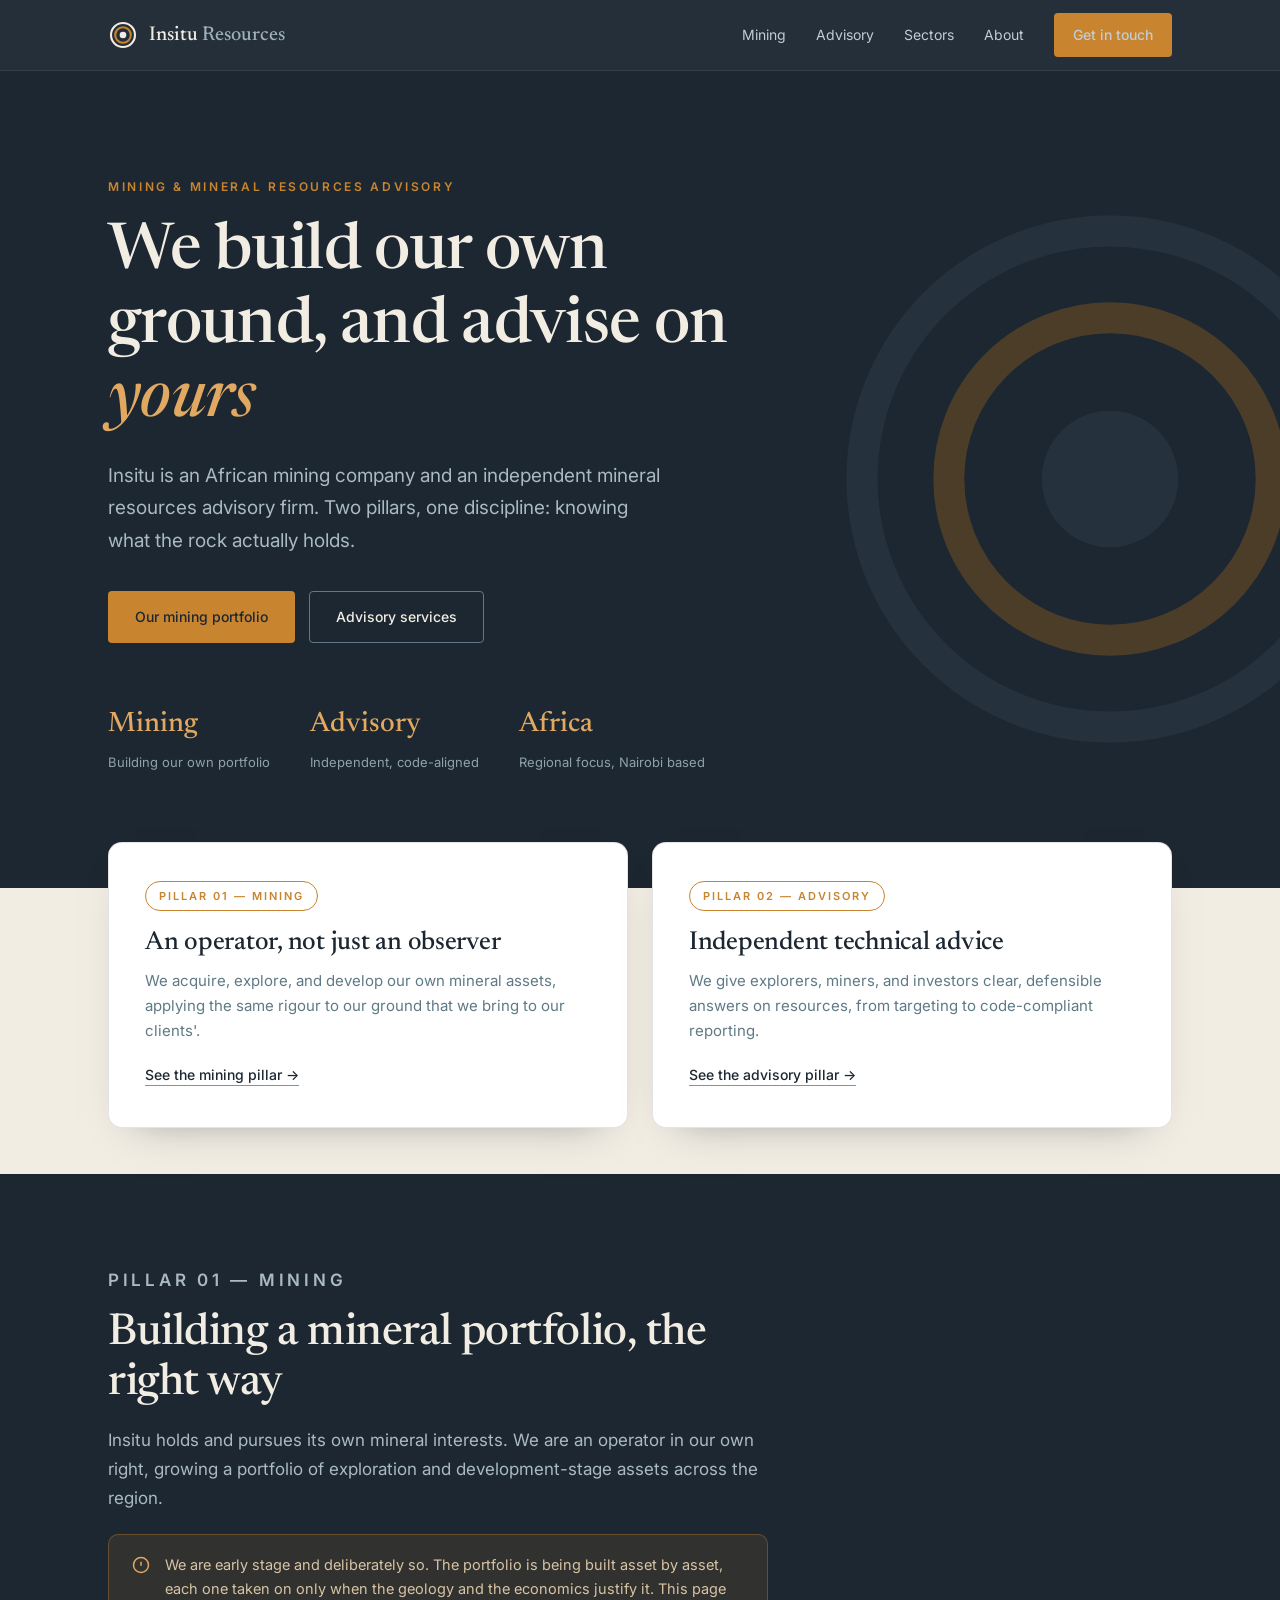
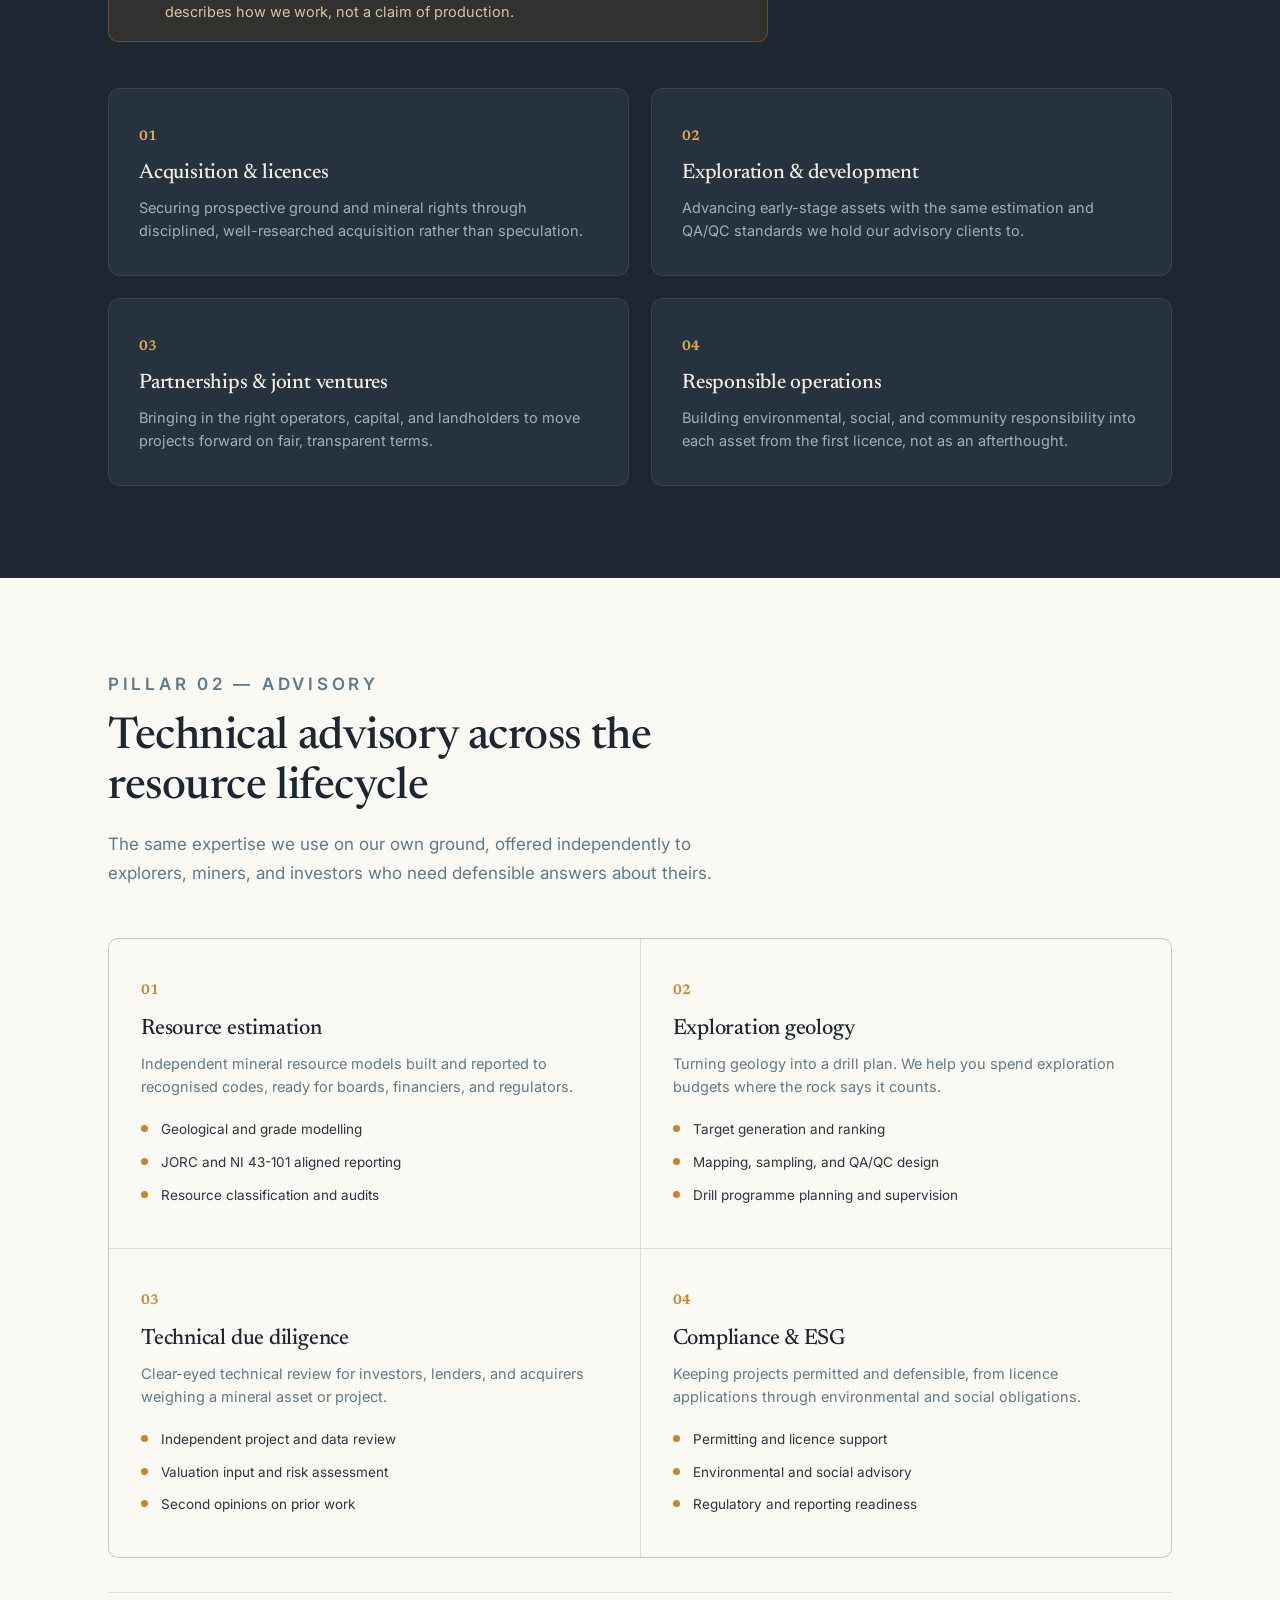
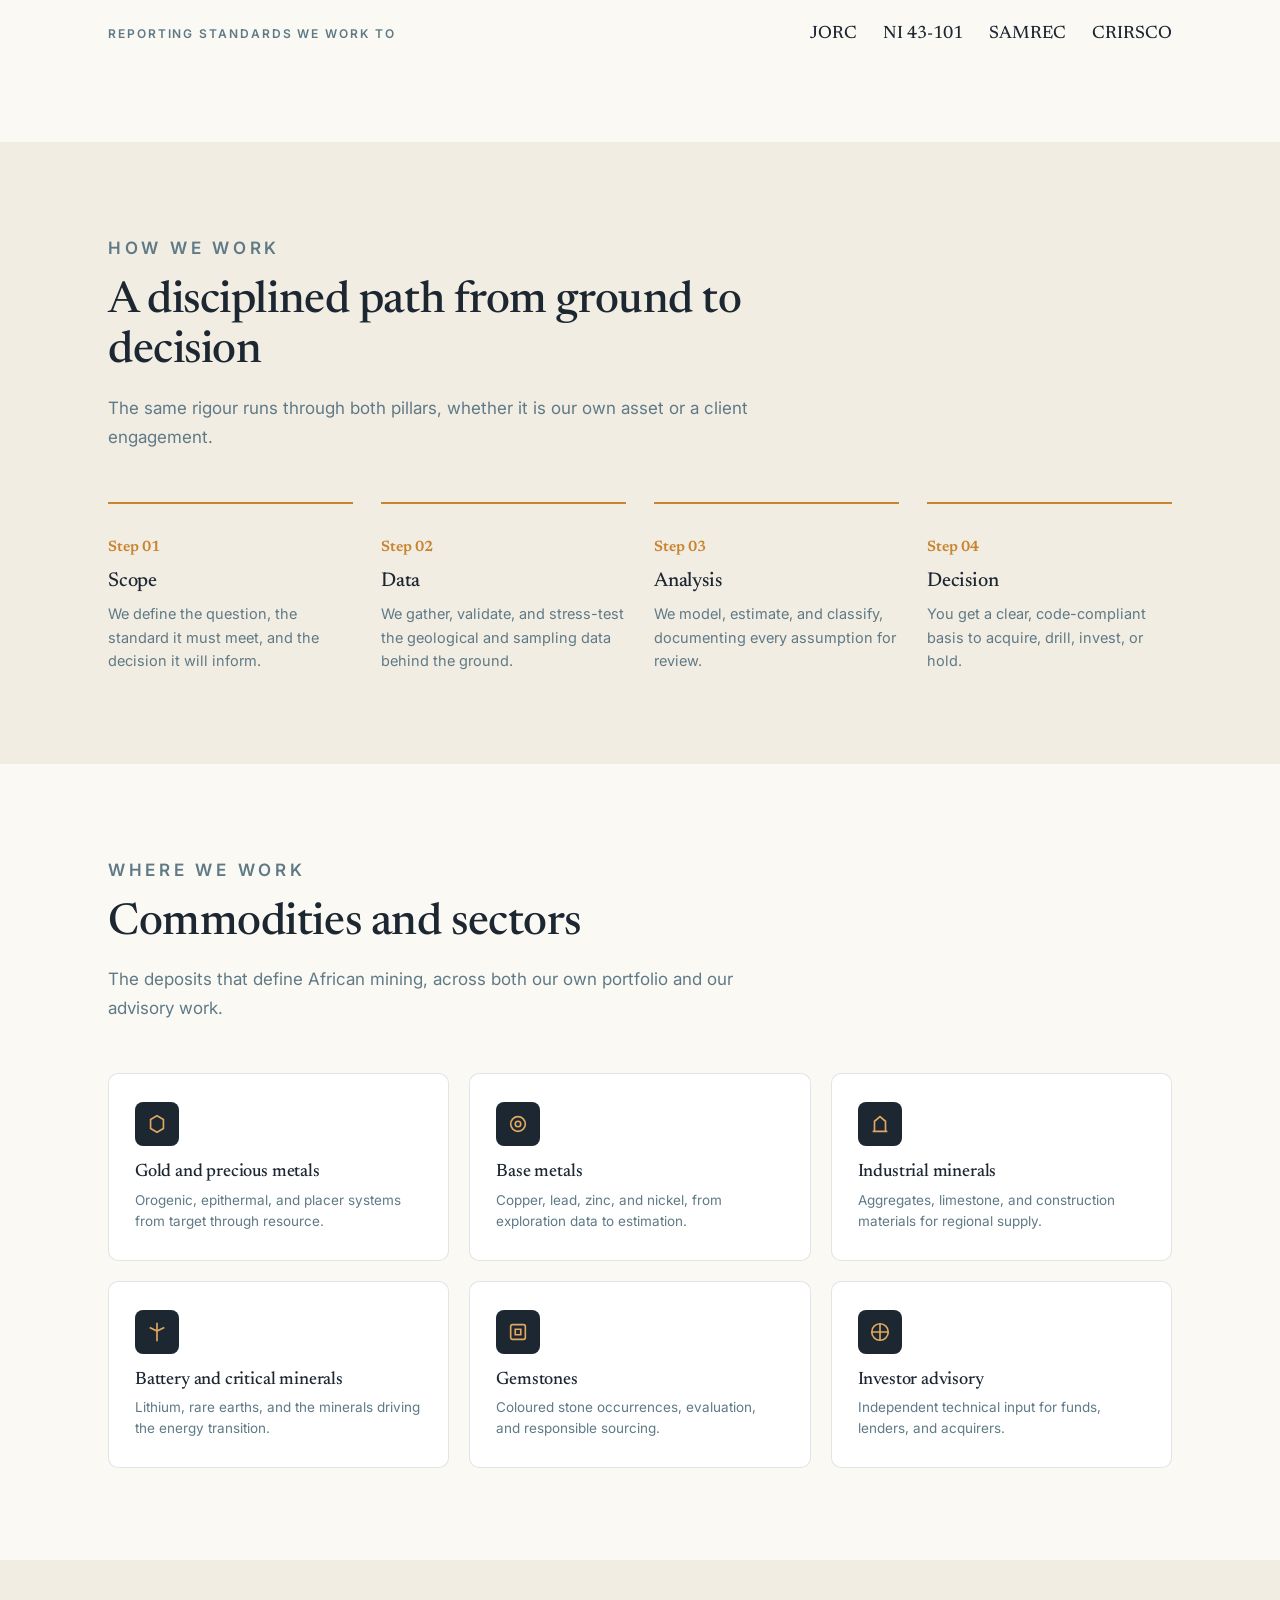
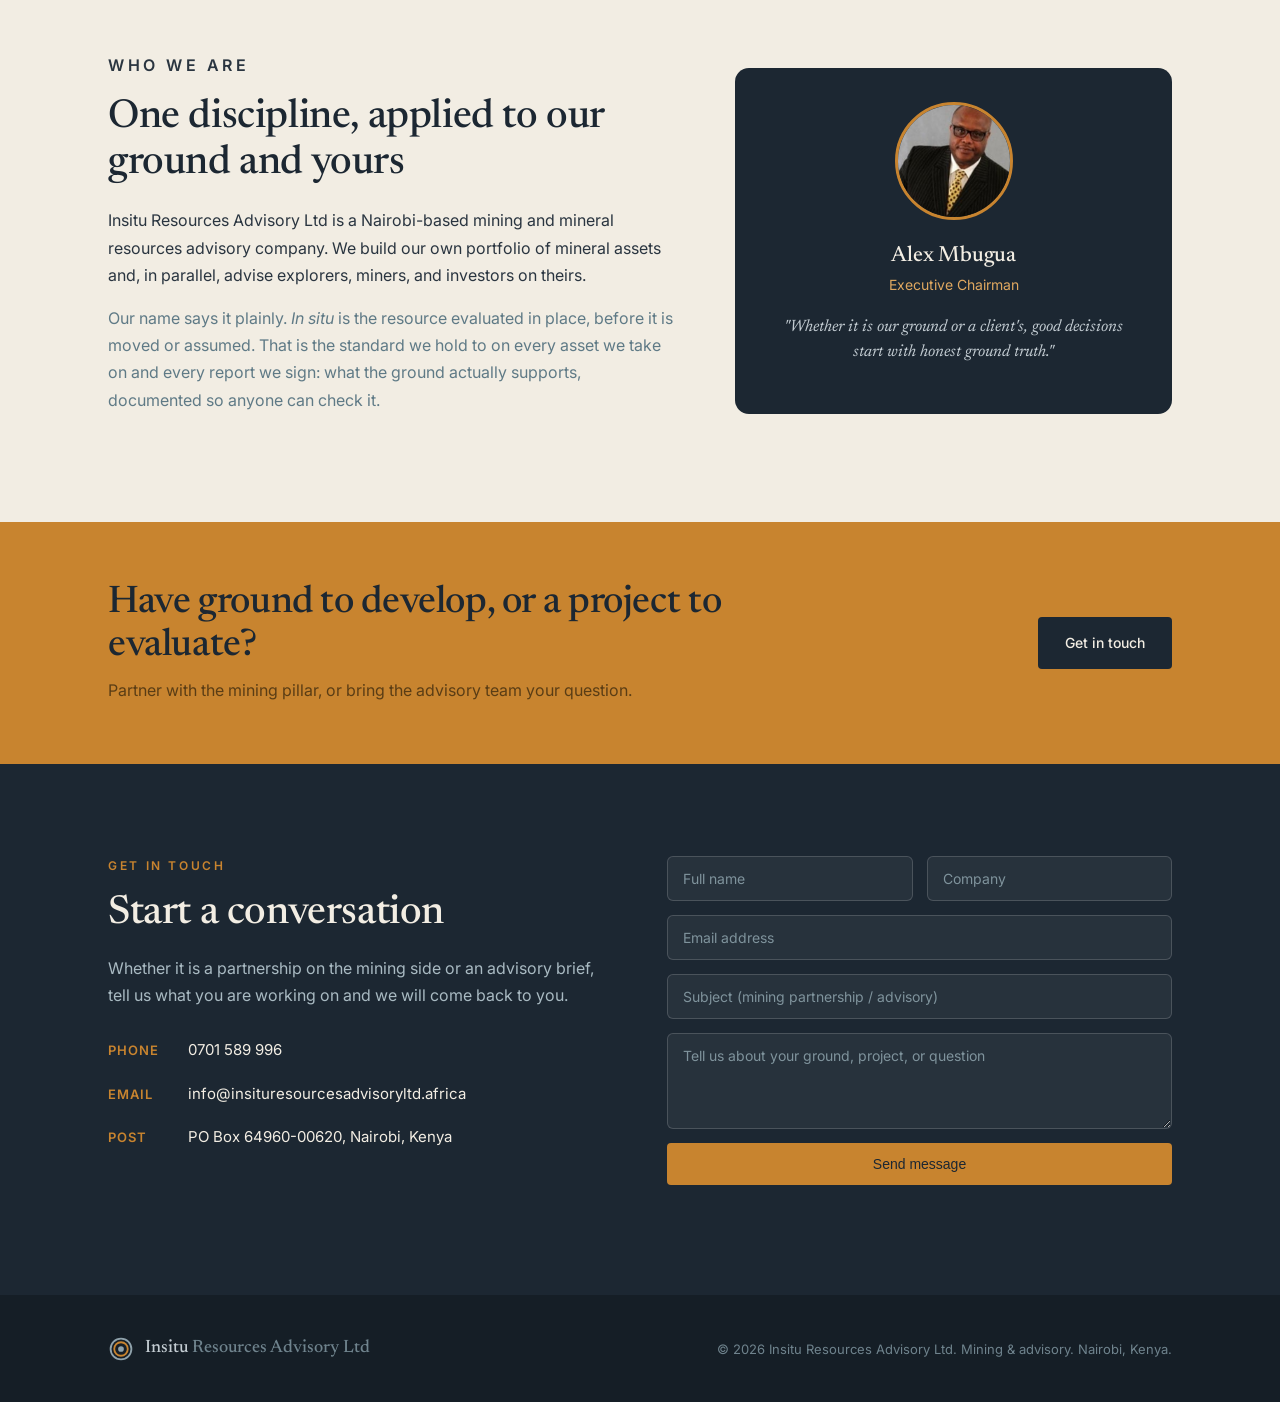
==== index.html @ df234992 "Add Insitu landing page" ====
<!DOCTYPE html>
<html lang="en">
<head>
<meta charset="utf-8">
<meta name="viewport" content="width=device-width, initial-scale=1">
<title>Insitu Resources Advisory Ltd — Mining and mineral resources advisory</title>
<meta name="description" content="An African mining and mineral resources advisory company. We build our own mineral portfolio and advise explorers, miners, and investors on theirs.">
<link rel="preconnect" href="https://fonts.googleapis.com">
<link rel="preconnect" href="https://fonts.gstatic.com" crossorigin>
<link href="https://fonts.googleapis.com/css2?family=Newsreader:opsz,wght@6..72,400;6..72,500;6..72,600&family=Inter:wght@400;500;600&display=swap" rel="stylesheet">
<style>
  :root{
    --slate:#1c2732; --slate-2:#26333f; --copper:#c8842f; --copper-2:#e0a860;
    --steel:#5f7a86; --cream:#f2ede3; --paper:#fbf9f4; --ink:#2a3540;
    --line:rgba(28,39,50,.12);
  }
  *{box-sizing:border-box;margin:0;padding:0}
  html{scroll-behavior:smooth}
  body{font-family:'Inter',system-ui,sans-serif;color:var(--ink);background:var(--paper);line-height:1.7;-webkit-font-smoothing:antialiased}
  h1,h2,h3{font-family:'Newsreader',Georgia,serif;font-weight:500;line-height:1.15;color:var(--slate);letter-spacing:-.01em}
  a{color:inherit;text-decoration:none}
  .wrap{max-width:1120px;margin:0 auto;padding:0 28px}
  .eyebrow{font-size:12px;letter-spacing:.22em;text-transform:uppercase;color:var(--copper);font-weight:600}
  .btn{display:inline-block;padding:13px 26px;border-radius:4px;font-size:14px;font-weight:500;transition:.18s;cursor:pointer;border:1px solid transparent}
  .btn-primary{background:var(--copper);color:var(--slate)}
  .btn-primary:hover{background:var(--copper-2)}
  .btn-ghost{border-color:var(--steel);color:var(--cream)}
  .btn-ghost:hover{background:rgba(255,255,255,.08)}
  .btn-dark{background:var(--slate);color:var(--cream)}
  .btn-dark:hover{background:var(--slate-2)}
  .btn-outline{border-color:var(--slate);color:var(--slate)}
  .btn-outline:hover{background:var(--slate);color:var(--cream)}

  header{position:sticky;top:0;z-index:50;background:rgba(28,39,50,.96);backdrop-filter:blur(8px);border-bottom:1px solid rgba(255,255,255,.08)}
  nav{display:flex;align-items:center;justify-content:space-between;height:70px}
  .brand{display:flex;align-items:center;gap:11px}
  .brand-name{font-family:'Newsreader',serif;font-size:20px;color:var(--cream);font-weight:500}
  .brand-name span{color:#9fb0b8}
  .navlinks{display:flex;align-items:center;gap:30px}
  .navlinks a{font-size:14px;color:#c3ccd2;transition:.15s}
  .navlinks a:hover{color:var(--copper-2)}
  .navtoggle{display:none;background:none;border:0;color:var(--cream);font-size:26px;cursor:pointer}

  .hero{position:relative;background:var(--slate);color:var(--cream);overflow:hidden}
  .hero-rings{position:absolute;right:-140px;top:50%;transform:translateY(-50%);width:620px;height:620px;opacity:.5;pointer-events:none}
  .hero .wrap{position:relative;padding:106px 28px 112px}
  .hero-inner{max-width:700px}
  .hero h1{font-size:clamp(38px,5.4vw,64px);color:var(--cream);margin:20px 0 22px}
  .hero h1 em{font-style:italic;color:var(--copper-2)}
  .hero p.lead{font-size:19px;color:#a9bac2;max-width:560px;margin-bottom:34px}
  .hero-cta{display:flex;gap:14px;flex-wrap:wrap}
  .hero-meta{display:flex;gap:40px;margin-top:58px;flex-wrap:wrap}
  .hero-meta div span{display:block;font-family:'Newsreader',serif;font-size:28px;color:var(--copper-2);font-weight:500}
  .hero-meta div small{font-size:13px;color:#8fa2ab}

  /* pillars overview */
  .pillars{background:var(--cream)}
  .pillars .wrap{padding:0 28px;transform:translateY(-46px)}
  .pill-grid{display:grid;grid-template-columns:1fr 1fr;gap:24px}
  .pill{background:#fff;border:1px solid var(--line);border-radius:14px;padding:38px 36px;box-shadow:0 18px 40px -28px rgba(28,39,50,.5)}
  .pill .tag{display:inline-block;font-size:11px;letter-spacing:.18em;text-transform:uppercase;font-weight:600;color:var(--copper);border:1px solid var(--copper);border-radius:40px;padding:5px 13px;margin-bottom:18px}
  .pill h3{font-size:26px;margin-bottom:10px}
  .pill p{font-size:15px;color:var(--steel);line-height:1.65;margin-bottom:18px}
  .pill a{font-size:14px;color:var(--slate);font-weight:500;border-bottom:1px solid var(--copper);padding-bottom:2px}
  .pill a:hover{color:var(--copper)}
</style>
</head>
<body>

<header>
  <div class="wrap">
    <nav>
      <a class="brand" href="#top" aria-label="Insitu Resources Advisory home">
        <svg width="30" height="30" viewBox="0 0 200 200" aria-hidden="true"><circle cx="100" cy="100" r="80" fill="none" stroke="#f2ede3" stroke-width="14"/><circle cx="100" cy="100" r="52" fill="none" stroke="#c8842f" stroke-width="14"/><circle cx="100" cy="100" r="22" fill="#f2ede3"/></svg>
        <span class="brand-name">Insitu <span>Resources</span></span>
      </a>
      <div class="navlinks" id="navlinks">
        <a href="#mining">Mining</a>
        <a href="#advisory">Advisory</a>
        <a href="#sectors">Sectors</a>
        <a href="#about">About</a>
        <a href="#contact" class="btn btn-primary" style="padding:9px 18px">Get in touch</a>
      </div>
      <button class="navtoggle" aria-label="Menu" onclick="document.getElementById('navlinks').classList.toggle('open')">&#9776;</button>
    </nav>
  </div>
</header>

<section class="hero" id="top">
  <svg class="hero-rings" viewBox="0 0 200 200" aria-hidden="true"><circle cx="100" cy="100" r="80" fill="none" stroke="#2f3e4a" stroke-width="10"/><circle cx="100" cy="100" r="52" fill="none" stroke="#7a5320" stroke-width="10"/><circle cx="100" cy="100" r="22" fill="#2f3e4a"/></svg>
  <div class="wrap">
    <div class="hero-inner">
      <p class="eyebrow">Mining &amp; mineral resources advisory</p>
      <h1>We build our own ground, and advise on <em>yours</em></h1>
      <p class="lead">Insitu is an African mining company and an independent mineral resources advisory firm. Two pillars, one discipline: knowing what the rock actually holds.</p>
      <div class="hero-cta">
        <a href="#mining" class="btn btn-primary">Our mining portfolio</a>
        <a href="#advisory" class="btn btn-ghost">Advisory services</a>
      </div>
      <div class="hero-meta">
        <div><span>Mining</span><small>Building our own portfolio</small></div>
        <div><span>Advisory</span><small>Independent, code-aligned</small></div>
        <div><span>Africa</span><small>Regional focus, Nairobi based</small></div>
      </div>
    </div>
  </div>
</section>

<section class="pillars">
  <div class="wrap">
    <div class="pill-grid">
      <div class="pill">
        <span class="tag">Pillar 01 — Mining</span>
        <h3>An operator, not just an observer</h3>
        <p>We acquire, explore, and develop our own mineral assets, applying the same rigour to our ground that we bring to our clients'.</p>
        <a href="#mining">See the mining pillar &rarr;</a>
      </div>
      <div class="pill">
        <span class="tag">Pillar 02 — Advisory</span>
        <h3>Independent technical advice</h3>
        <p>We give explorers, miners, and investors clear, defensible answers on resources, from targeting to code-compliant reporting.</p>
        <a href="#advisory">See the advisory pillar &rarr;</a>
      </div>
    </div>
  </div>
</section>

<style>
  section.block{padding:92px 0}
  .sec-head{max-width:660px;margin-bottom:50px}
  .sec-head h2{font-size:clamp(30px,4vw,44px);margin:14px 0 16px}
  .sec-head p{font-size:17px;color:var(--steel)}
  .on-dark .sec-head h2{color:var(--cream)}
  .on-dark .sec-head p{color:#a9bac2}

  /* mining pillar */
  .mining{background:var(--slate);color:var(--cream)}
  .mining-note{display:flex;gap:14px;align-items:flex-start;background:rgba(200,132,47,.12);border:1px solid rgba(200,132,47,.35);border-radius:10px;padding:18px 22px;max-width:660px;margin:-28px 0 46px}
  .mining-note svg{flex:none;margin-top:2px}
  .mining-note p{font-size:14.5px;color:#d8c3a4;line-height:1.6}
  .mine-grid{display:grid;grid-template-columns:repeat(2,1fr);gap:22px}
  .mine{background:var(--slate-2);border:1px solid rgba(255,255,255,.08);border-radius:12px;padding:32px 30px}
  .mine .mn{font-family:'Newsreader',serif;color:var(--copper-2);font-size:14px;font-weight:600}
  .mine h3{color:var(--cream);font-size:21px;margin:12px 0 10px}
  .mine p{font-size:14.5px;color:#9fb0b8;line-height:1.62}

  /* advisory pillar */
  .advisory{background:var(--paper)}
  .svc-grid{display:grid;grid-template-columns:repeat(2,1fr);gap:1px;background:var(--line);border:1px solid var(--line);border-radius:10px;overflow:hidden}
  .svc{background:var(--paper);padding:36px 32px;transition:.2s}
  .svc:hover{background:#fff}
  .svc .num{font-family:'Newsreader',serif;font-size:14px;color:var(--copper);font-weight:600}
  .svc h3{font-size:22px;margin:14px 0 9px}
  .svc p{font-size:14.5px;color:var(--steel);line-height:1.62}
  .svc ul{list-style:none;margin-top:14px}
  .svc li{font-size:13.5px;color:var(--ink);padding:5px 0 5px 20px;position:relative}
  .svc li::before{content:"";position:absolute;left:0;top:12px;width:7px;height:7px;border-radius:50%;background:var(--copper)}
  .standards-row{display:flex;align-items:center;gap:30px;flex-wrap:wrap;margin-top:34px;padding-top:26px;border-top:1px solid var(--line)}
  .standards-row p{font-size:12px;letter-spacing:.16em;text-transform:uppercase;color:var(--steel);font-weight:600}
  .standards-row ul{display:flex;gap:26px;flex-wrap:wrap;list-style:none;margin-left:auto}
  .standards-row li{font-family:'Newsreader',serif;font-size:18px;color:var(--slate);font-weight:500}

  /* approach */
  .approach{background:var(--cream)}
  .steps{display:grid;grid-template-columns:repeat(4,1fr);gap:28px}
  .step{padding-top:28px;border-top:2px solid var(--copper)}
  .step .st-num{font-family:'Newsreader',serif;font-size:15px;color:var(--copper);font-weight:600}
  .step h3{font-size:20px;margin:10px 0 9px}
  .step p{font-size:14.5px;color:var(--steel);line-height:1.6}
</style>

<section class="block mining on-dark" id="mining">
  <div class="wrap">
    <div class="sec-head">
      <p class="eyebrow">Pillar 01 — Mining</p>
      <h2>Building a mineral portfolio, the right way</h2>
      <p>Insitu holds and pursues its own mineral interests. We are an operator in our own right, growing a portfolio of exploration and development-stage assets across the region.</p>
    </div>
    <div class="mining-note">
      <svg width="20" height="20" viewBox="0 0 24 24" fill="none" stroke="#e0a860" stroke-width="1.8" aria-hidden="true"><circle cx="12" cy="12" r="9"/><path d="M12 8v5M12 16h.01"/></svg>
      <p>We are early stage and deliberately so. The portfolio is being built asset by asset, each one taken on only when the geology and the economics justify it. This page describes how we work, not a claim of production.</p>
    </div>
    <div class="mine-grid">
      <div class="mine">
        <span class="mn">01</span>
        <h3>Acquisition &amp; licences</h3>
        <p>Securing prospective ground and mineral rights through disciplined, well-researched acquisition rather than speculation.</p>
      </div>
      <div class="mine">
        <span class="mn">02</span>
        <h3>Exploration &amp; development</h3>
        <p>Advancing early-stage assets with the same estimation and QA/QC standards we hold our advisory clients to.</p>
      </div>
      <div class="mine">
        <span class="mn">03</span>
        <h3>Partnerships &amp; joint ventures</h3>
        <p>Bringing in the right operators, capital, and landholders to move projects forward on fair, transparent terms.</p>
      </div>
      <div class="mine">
        <span class="mn">04</span>
        <h3>Responsible operations</h3>
        <p>Building environmental, social, and community responsibility into each asset from the first licence, not as an afterthought.</p>
      </div>
    </div>
  </div>
</section>

<section class="block advisory" id="advisory">
  <div class="wrap">
    <div class="sec-head">
      <p class="eyebrow">Pillar 02 — Advisory</p>
      <h2>Technical advisory across the resource lifecycle</h2>
      <p>The same expertise we use on our own ground, offered independently to explorers, miners, and investors who need defensible answers about theirs.</p>
    </div>
    <div class="svc-grid">
      <div class="svc">
        <span class="num">01</span>
        <h3>Resource estimation</h3>
        <p>Independent mineral resource models built and reported to recognised codes, ready for boards, financiers, and regulators.</p>
        <ul>
          <li>Geological and grade modelling</li>
          <li>JORC and NI 43-101 aligned reporting</li>
          <li>Resource classification and audits</li>
        </ul>
      </div>
      <div class="svc">
        <span class="num">02</span>
        <h3>Exploration geology</h3>
        <p>Turning geology into a drill plan. We help you spend exploration budgets where the rock says it counts.</p>
        <ul>
          <li>Target generation and ranking</li>
          <li>Mapping, sampling, and QA/QC design</li>
          <li>Drill programme planning and supervision</li>
        </ul>
      </div>
      <div class="svc">
        <span class="num">03</span>
        <h3>Technical due diligence</h3>
        <p>Clear-eyed technical review for investors, lenders, and acquirers weighing a mineral asset or project.</p>
        <ul>
          <li>Independent project and data review</li>
          <li>Valuation input and risk assessment</li>
          <li>Second opinions on prior work</li>
        </ul>
      </div>
      <div class="svc">
        <span class="num">04</span>
        <h3>Compliance &amp; ESG</h3>
        <p>Keeping projects permitted and defensible, from licence applications through environmental and social obligations.</p>
        <ul>
          <li>Permitting and licence support</li>
          <li>Environmental and social advisory</li>
          <li>Regulatory and reporting readiness</li>
        </ul>
      </div>
    </div>
    <div class="standards-row">
      <p>Reporting standards we work to</p>
      <ul><li>JORC</li><li>NI&nbsp;43-101</li><li>SAMREC</li><li>CRIRSCO</li></ul>
    </div>
  </div>
</section>

<section class="block approach" id="approach">
  <div class="wrap">
    <div class="sec-head">
      <p class="eyebrow">How we work</p>
      <h2>A disciplined path from ground to decision</h2>
      <p>The same rigour runs through both pillars, whether it is our own asset or a client engagement.</p>
    </div>
    <div class="steps">
      <div class="step"><span class="st-num">Step 01</span><h3>Scope</h3><p>We define the question, the standard it must meet, and the decision it will inform.</p></div>
      <div class="step"><span class="st-num">Step 02</span><h3>Data</h3><p>We gather, validate, and stress-test the geological and sampling data behind the ground.</p></div>
      <div class="step"><span class="st-num">Step 03</span><h3>Analysis</h3><p>We model, estimate, and classify, documenting every assumption for review.</p></div>
      <div class="step"><span class="st-num">Step 04</span><h3>Decision</h3><p>You get a clear, code-compliant basis to acquire, drill, invest, or hold.</p></div>
    </div>
  </div>
</section>

<style>
  .sectors{background:var(--paper)}
  .sec-grid{display:grid;grid-template-columns:repeat(3,1fr);gap:20px}
  .sector{background:#fff;border:1px solid var(--line);border-radius:10px;padding:28px 26px}
  .sector .ic{width:44px;height:44px;border-radius:8px;background:var(--slate);display:flex;align-items:center;justify-content:center;margin-bottom:16px}
  .sector .ic svg{width:22px;height:22px}
  .sector h3{font-size:18px;margin-bottom:7px}
  .sector p{font-size:13.5px;color:var(--steel);line-height:1.55}

  .about{background:var(--cream)}
  .about-grid{display:grid;grid-template-columns:1.3fr 1fr;gap:60px;align-items:center}
  .about h2{font-size:clamp(28px,3.6vw,40px);margin:14px 0 20px}
  .about p{font-size:16px;color:var(--ink);margin-bottom:16px}
  .about .steel{color:var(--steel)}
  .leader{background:var(--slate);border-radius:14px;padding:34px;color:var(--cream);text-align:center}
  .leader img{width:118px;height:118px;border-radius:50%;object-fit:cover;border:3px solid var(--copper);margin-bottom:16px}
  .leader h3{color:var(--cream);font-size:22px}
  .leader .role{color:var(--copper-2);font-size:14px;margin-top:4px}
  .leader .quote{font-family:'Newsreader',serif;font-style:italic;font-size:16.5px;color:#c3ccd2;margin-top:18px;line-height:1.5}

  .cta-band{background:var(--copper)}
  .cta-band .wrap{padding:60px 28px;display:flex;align-items:center;justify-content:space-between;gap:28px;flex-wrap:wrap}
  .cta-band h2{color:var(--slate);font-size:clamp(26px,3.4vw,38px);max-width:640px}
  .cta-band p{color:#5a3d15;margin-top:8px;font-size:16px}

  .contact{background:var(--slate);color:var(--cream)}
  .contact-grid{display:grid;grid-template-columns:1fr 1fr;gap:54px}
  .contact h2{color:var(--cream);font-size:clamp(28px,3.6vw,40px);margin:14px 0 18px}
  .contact .lead{color:#a9bac2;font-size:16px;margin-bottom:28px}
  .cinfo{list-style:none;display:grid;gap:18px}
  .cinfo li{display:flex;gap:14px;align-items:flex-start}
  .cinfo .k{color:var(--copper);font-weight:600;font-size:13px;letter-spacing:.08em;text-transform:uppercase;min-width:66px;padding-top:2px}
  .cinfo .v{color:var(--cream);font-size:15px}
  .cinfo a.v:hover{color:var(--copper-2)}
  form{display:grid;gap:14px}
  .frow{display:grid;grid-template-columns:1fr 1fr;gap:14px}
  input,textarea{width:100%;background:rgba(255,255,255,.05);border:1px solid rgba(255,255,255,.16);border-radius:6px;padding:13px 15px;color:var(--cream);font-family:inherit;font-size:14px}
  input::placeholder,textarea::placeholder{color:#7f939c}
  input:focus,textarea:focus{outline:none;border-color:var(--copper)}
  form .btn-primary{border:0}

  footer{background:#151e26;color:#8fa2ab;padding:38px 0}
  footer .wrap{display:flex;justify-content:space-between;align-items:center;gap:20px;flex-wrap:wrap}
  footer .brand-name{font-size:18px}
  footer small{font-size:13px;color:#6f838d}

  @media(max-width:820px){
    .pill-grid,.mine-grid,.svc-grid,.steps,.sec-grid,.about-grid,.contact-grid,.frow{grid-template-columns:1fr}
    .pillars .wrap{transform:translateY(-30px)}
    .navlinks{display:none;position:absolute;top:70px;left:0;right:0;flex-direction:column;background:var(--slate);padding:20px 28px;gap:16px;border-bottom:1px solid rgba(255,255,255,.1)}
    .navlinks.open{display:flex}
    .navtoggle{display:block}
    .standards-row ul{margin-left:0}
    .hero-rings{opacity:.25;right:-220px}
  }
</style>

<section class="block sectors" id="sectors">
  <div class="wrap">
    <div class="sec-head">
      <p class="eyebrow">Where we work</p>
      <h2>Commodities and sectors</h2>
      <p>The deposits that define African mining, across both our own portfolio and our advisory work.</p>
    </div>
    <div class="sec-grid">
      <div class="sector"><div class="ic"><svg viewBox="0 0 24 24" fill="none" stroke="#e0a860" stroke-width="1.8"><path d="M12 3l7 4v10l-7 4-7-4V7z"/></svg></div><h3>Gold and precious metals</h3><p>Orogenic, epithermal, and placer systems from target through resource.</p></div>
      <div class="sector"><div class="ic"><svg viewBox="0 0 24 24" fill="none" stroke="#e0a860" stroke-width="1.8"><circle cx="12" cy="12" r="8"/><circle cx="12" cy="12" r="3"/></svg></div><h3>Base metals</h3><p>Copper, lead, zinc, and nickel, from exploration data to estimation.</p></div>
      <div class="sector"><div class="ic"><svg viewBox="0 0 24 24" fill="none" stroke="#e0a860" stroke-width="1.8"><path d="M4 20h16M6 20V9l6-5 6 5v11"/></svg></div><h3>Industrial minerals</h3><p>Aggregates, limestone, and construction materials for regional supply.</p></div>
      <div class="sector"><div class="ic"><svg viewBox="0 0 24 24" fill="none" stroke="#e0a860" stroke-width="1.8"><path d="M12 2v20M4 7l8 4 8-4"/></svg></div><h3>Battery and critical minerals</h3><p>Lithium, rare earths, and the minerals driving the energy transition.</p></div>
      <div class="sector"><div class="ic"><svg viewBox="0 0 24 24" fill="none" stroke="#e0a860" stroke-width="1.8"><rect x="4" y="4" width="16" height="16" rx="2"/><path d="M9 9h6v6H9z"/></svg></div><h3>Gemstones</h3><p>Coloured stone occurrences, evaluation, and responsible sourcing.</p></div>
      <div class="sector"><div class="ic"><svg viewBox="0 0 24 24" fill="none" stroke="#e0a860" stroke-width="1.8"><path d="M3 12h18M12 3v18"/><circle cx="12" cy="12" r="9"/></svg></div><h3>Investor advisory</h3><p>Independent technical input for funds, lenders, and acquirers.</p></div>
    </div>
  </div>
</section>

<section class="block about" id="about">
  <div class="wrap">
    <div class="about-grid">
      <div>
        <p class="eyebrow">Who we are</p>
        <h2>One discipline, applied to our ground and yours</h2>
        <p>Insitu Resources Advisory Ltd is a Nairobi-based mining and mineral resources advisory company. We build our own portfolio of mineral assets and, in parallel, advise explorers, miners, and investors on theirs.</p>
        <p class="steel">Our name says it plainly. <em>In situ</em> is the resource evaluated in place, before it is moved or assumed. That is the standard we hold to on every asset we take on and every report we sign: what the ground actually supports, documented so anyone can check it.</p>
      </div>
      <div class="leader">
        <img src="[data-uri]" alt="Alex Mbugua, Executive Chairman">
        <h3>Alex Mbugua</h3>
        <div class="role">Executive Chairman</div>
        <p class="quote">"Whether it is our ground or a client's, good decisions start with honest ground truth."</p>
      </div>
    </div>
  </div>
</section>

<section class="cta-band">
  <div class="wrap">
    <div>
      <h2>Have ground to develop, or a project to evaluate?</h2>
      <p>Partner with the mining pillar, or bring the advisory team your question.</p>
    </div>
    <a href="#contact" class="btn btn-dark">Get in touch</a>
  </div>
</section>

<section class="block contact" id="contact">
  <div class="wrap">
    <div class="contact-grid">
      <div>
        <p class="eyebrow">Get in touch</p>
        <h2>Start a conversation</h2>
        <p class="lead">Whether it is a partnership on the mining side or an advisory brief, tell us what you are working on and we will come back to you.</p>
        <ul class="cinfo">
          <li><span class="k">Phone</span><a class="v" href="tel:+254701589996">0701 589 996</a></li>
          <li><span class="k">Email</span><a class="v" href="mailto:info@insituresourcesadvisoryltd.africa">info@insituresourcesadvisoryltd.africa</a></li>
          <li><span class="k">Post</span><span class="v">PO Box 64960-00620, Nairobi, Kenya</span></li>
        </ul>
      </div>
      <div>
        <form onsubmit="event.preventDefault();this.querySelector('.note').textContent='Thanks. This is a demo form. Connect it to your inbox or a form service to receive messages.';">
          <div class="frow">
            <input type="text" placeholder="Full name" required>
            <input type="text" placeholder="Company">
          </div>
          <input type="email" placeholder="Email address" required>
          <input type="text" placeholder="Subject (mining partnership / advisory)">
          <textarea rows="4" placeholder="Tell us about your ground, project, or question"></textarea>
          <button type="submit" class="btn btn-primary">Send message</button>
          <p class="note" style="font-size:13px;color:#9fb0b8;margin-top:4px"></p>
        </form>
      </div>
    </div>
  </div>
</section>

<footer>
  <div class="wrap">
    <div class="brand">
      <svg width="26" height="26" viewBox="0 0 200 200" aria-hidden="true"><circle cx="100" cy="100" r="80" fill="none" stroke="#8fa2ab" stroke-width="14"/><circle cx="100" cy="100" r="52" fill="none" stroke="#c8842f" stroke-width="14"/><circle cx="100" cy="100" r="22" fill="#8fa2ab"/></svg>
      <span class="brand-name" style="color:#c3ccd2">Insitu <span style="color:#6f838d">Resources Advisory Ltd</span></span>
    </div>
    <small>&copy; 2026 Insitu Resources Advisory Ltd. Mining &amp; advisory. Nairobi, Kenya.</small>
  </div>
</footer>

</body>
</html>
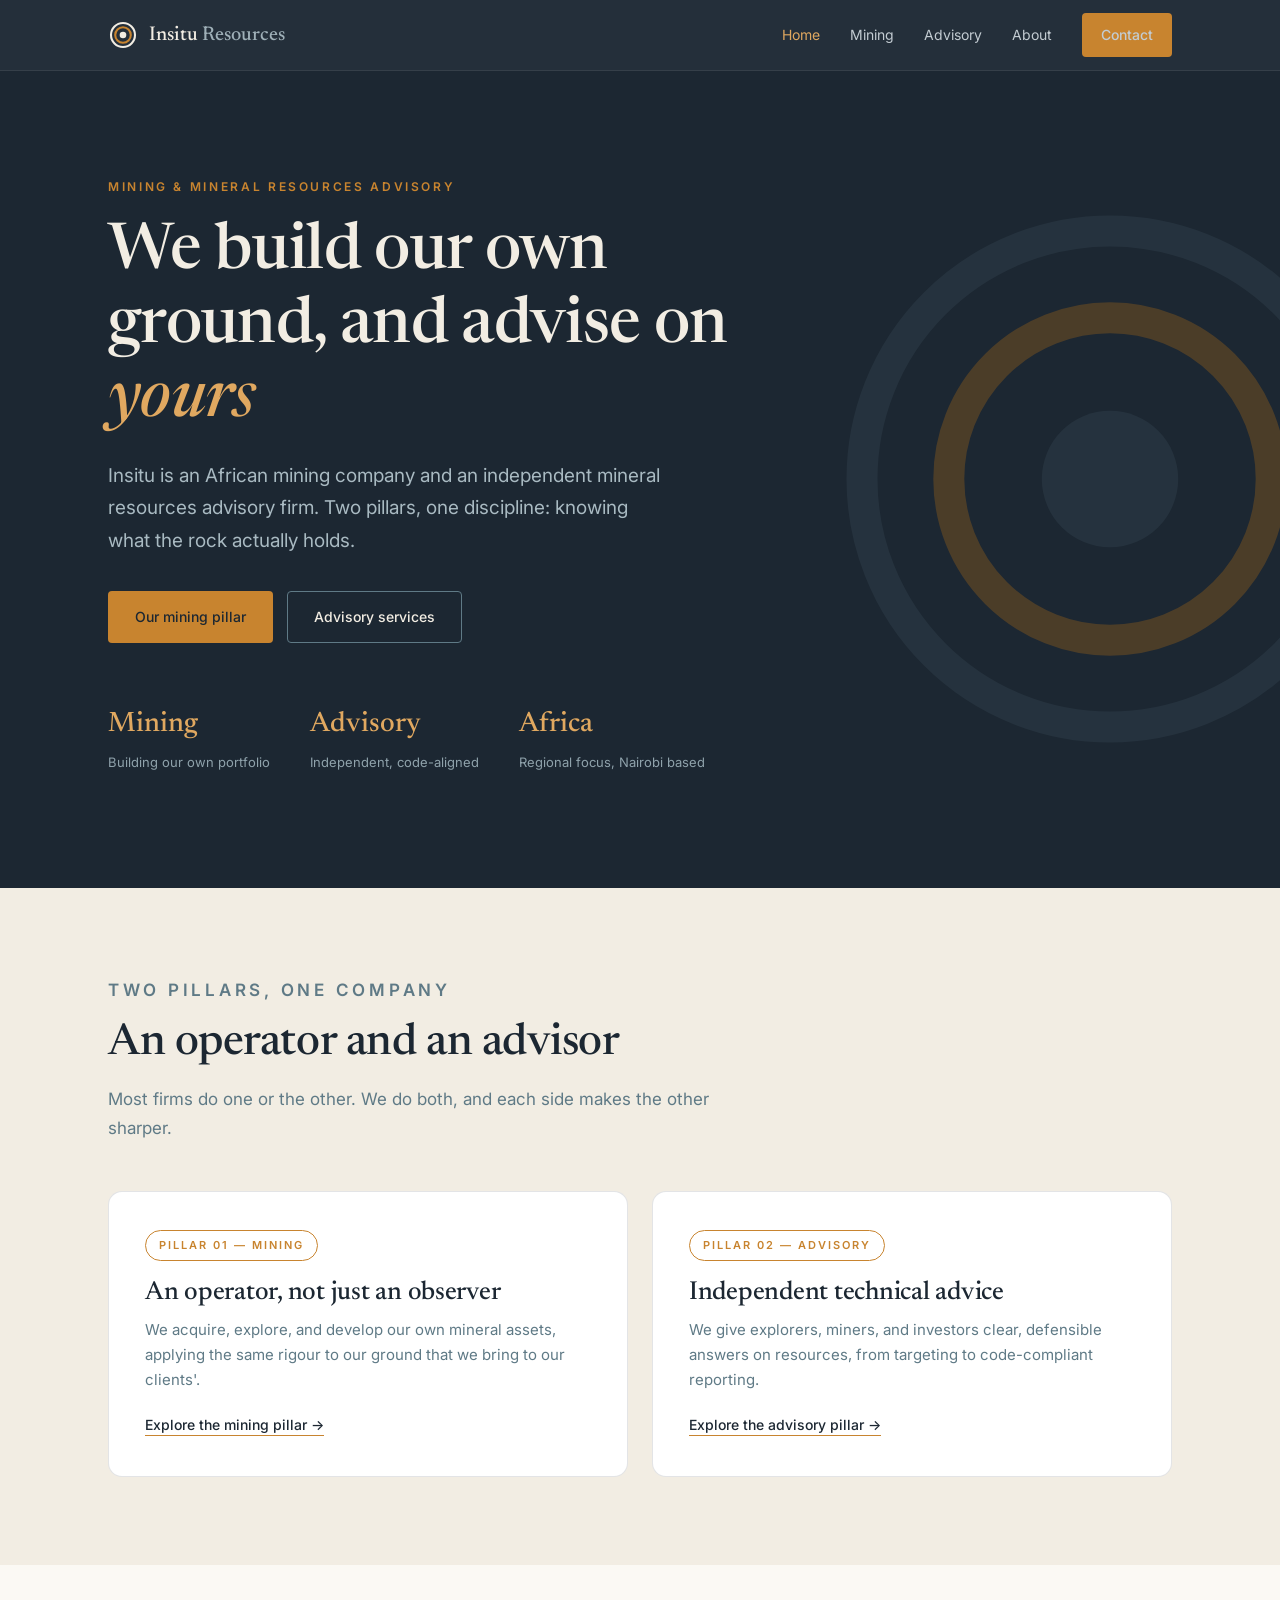
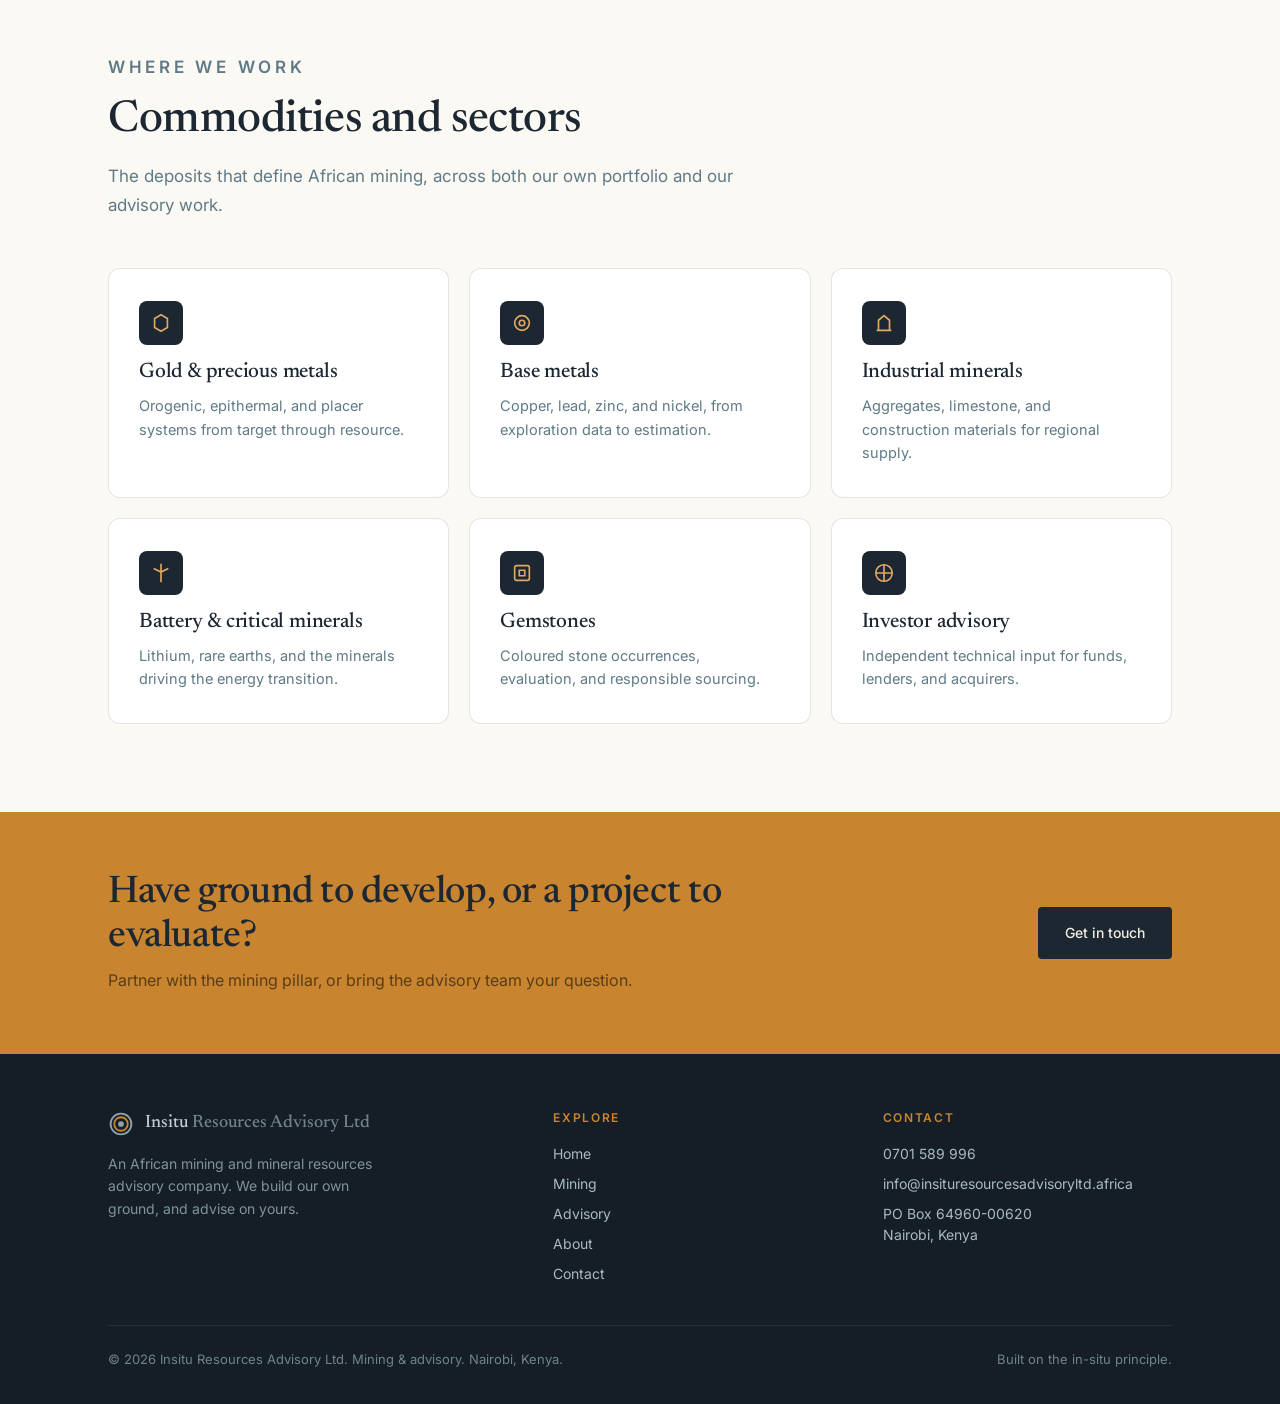
==== commit b5901c34: "Replace single-page landing site with multi-page site" ====
--- a/index.html
+++ b/index.html
@@ -3,90 +3,33 @@
 <head>
 <meta charset="utf-8">
 <meta name="viewport" content="width=device-width, initial-scale=1">
-<title>Insitu Resources Advisory Ltd — Mining and mineral resources advisory</title>
+<title>Insitu Resources Advisory Ltd — Mining &amp; mineral resources advisory</title>
 <meta name="description" content="An African mining and mineral resources advisory company. We build our own mineral portfolio and advise explorers, miners, and investors on theirs.">
-<link rel="preconnect" href="https://fonts.googleapis.com">
-<link rel="preconnect" href="https://fonts.gstatic.com" crossorigin>
-<link href="https://fonts.googleapis.com/css2?family=Newsreader:opsz,wght@6..72,400;6..72,500;6..72,600&family=Inter:wght@400;500;600&display=swap" rel="stylesheet">
-<style>
-  :root{
-    --slate:#1c2732; --slate-2:#26333f; --copper:#c8842f; --copper-2:#e0a860;
-    --steel:#5f7a86; --cream:#f2ede3; --paper:#fbf9f4; --ink:#2a3540;
-    --line:rgba(28,39,50,.12);
-  }
-  *{box-sizing:border-box;margin:0;padding:0}
-  html{scroll-behavior:smooth}
-  body{font-family:'Inter',system-ui,sans-serif;color:var(--ink);background:var(--paper);line-height:1.7;-webkit-font-smoothing:antialiased}
-  h1,h2,h3{font-family:'Newsreader',Georgia,serif;font-weight:500;line-height:1.15;color:var(--slate);letter-spacing:-.01em}
-  a{color:inherit;text-decoration:none}
-  .wrap{max-width:1120px;margin:0 auto;padding:0 28px}
-  .eyebrow{font-size:12px;letter-spacing:.22em;text-transform:uppercase;color:var(--copper);font-weight:600}
-  .btn{display:inline-block;padding:13px 26px;border-radius:4px;font-size:14px;font-weight:500;transition:.18s;cursor:pointer;border:1px solid transparent}
-  .btn-primary{background:var(--copper);color:var(--slate)}
-  .btn-primary:hover{background:var(--copper-2)}
-  .btn-ghost{border-color:var(--steel);color:var(--cream)}
-  .btn-ghost:hover{background:rgba(255,255,255,.08)}
-  .btn-dark{background:var(--slate);color:var(--cream)}
-  .btn-dark:hover{background:var(--slate-2)}
-  .btn-outline{border-color:var(--slate);color:var(--slate)}
-  .btn-outline:hover{background:var(--slate);color:var(--cream)}
-
-  header{position:sticky;top:0;z-index:50;background:rgba(28,39,50,.96);backdrop-filter:blur(8px);border-bottom:1px solid rgba(255,255,255,.08)}
-  nav{display:flex;align-items:center;justify-content:space-between;height:70px}
-  .brand{display:flex;align-items:center;gap:11px}
-  .brand-name{font-family:'Newsreader',serif;font-size:20px;color:var(--cream);font-weight:500}
-  .brand-name span{color:#9fb0b8}
-  .navlinks{display:flex;align-items:center;gap:30px}
-  .navlinks a{font-size:14px;color:#c3ccd2;transition:.15s}
-  .navlinks a:hover{color:var(--copper-2)}
-  .navtoggle{display:none;background:none;border:0;color:var(--cream);font-size:26px;cursor:pointer}
-
-  .hero{position:relative;background:var(--slate);color:var(--cream);overflow:hidden}
-  .hero-rings{position:absolute;right:-140px;top:50%;transform:translateY(-50%);width:620px;height:620px;opacity:.5;pointer-events:none}
-  .hero .wrap{position:relative;padding:106px 28px 112px}
-  .hero-inner{max-width:700px}
-  .hero h1{font-size:clamp(38px,5.4vw,64px);color:var(--cream);margin:20px 0 22px}
-  .hero h1 em{font-style:italic;color:var(--copper-2)}
-  .hero p.lead{font-size:19px;color:#a9bac2;max-width:560px;margin-bottom:34px}
-  .hero-cta{display:flex;gap:14px;flex-wrap:wrap}
-  .hero-meta{display:flex;gap:40px;margin-top:58px;flex-wrap:wrap}
-  .hero-meta div span{display:block;font-family:'Newsreader',serif;font-size:28px;color:var(--copper-2);font-weight:500}
-  .hero-meta div small{font-size:13px;color:#8fa2ab}
-
-  /* pillars overview */
-  .pillars{background:var(--cream)}
-  .pillars .wrap{padding:0 28px;transform:translateY(-46px)}
-  .pill-grid{display:grid;grid-template-columns:1fr 1fr;gap:24px}
-  .pill{background:#fff;border:1px solid var(--line);border-radius:14px;padding:38px 36px;box-shadow:0 18px 40px -28px rgba(28,39,50,.5)}
-  .pill .tag{display:inline-block;font-size:11px;letter-spacing:.18em;text-transform:uppercase;font-weight:600;color:var(--copper);border:1px solid var(--copper);border-radius:40px;padding:5px 13px;margin-bottom:18px}
-  .pill h3{font-size:26px;margin-bottom:10px}
-  .pill p{font-size:15px;color:var(--steel);line-height:1.65;margin-bottom:18px}
-  .pill a{font-size:14px;color:var(--slate);font-weight:500;border-bottom:1px solid var(--copper);padding-bottom:2px}
-  .pill a:hover{color:var(--copper)}
-</style>
+<link rel="icon" href="favicon.ico" sizes="any">
+<link rel="icon" type="image/png" href="favicon.png">
+<link rel="apple-touch-icon" href="apple-touch-icon.png">
+<link rel="stylesheet" href="styles.css">
 </head>
 <body>
-
 <header>
   <div class="wrap">
     <nav>
-      <a class="brand" href="#top" aria-label="Insitu Resources Advisory home">
+      <a class="brand" href="index.html" aria-label="Insitu Resources Advisory home">
         <svg width="30" height="30" viewBox="0 0 200 200" aria-hidden="true"><circle cx="100" cy="100" r="80" fill="none" stroke="#f2ede3" stroke-width="14"/><circle cx="100" cy="100" r="52" fill="none" stroke="#c8842f" stroke-width="14"/><circle cx="100" cy="100" r="22" fill="#f2ede3"/></svg>
         <span class="brand-name">Insitu <span>Resources</span></span>
       </a>
       <div class="navlinks" id="navlinks">
-        <a href="#mining">Mining</a>
-        <a href="#advisory">Advisory</a>
-        <a href="#sectors">Sectors</a>
-        <a href="#about">About</a>
-        <a href="#contact" class="btn btn-primary" style="padding:9px 18px">Get in touch</a>
+        <a href="index.html" class="active">Home</a>
+        <a href="mining.html">Mining</a>
+        <a href="advisory.html">Advisory</a>
+        <a href="about.html">About</a>
+        <a href="contact.html" class="btn btn-primary" style="padding:9px 18px">Contact</a>
       </div>
       <button class="navtoggle" aria-label="Menu" onclick="document.getElementById('navlinks').classList.toggle('open')">&#9776;</button>
     </nav>
   </div>
 </header>
-
-<section class="hero" id="top">
+<section class="hero">
   <svg class="hero-rings" viewBox="0 0 200 200" aria-hidden="true"><circle cx="100" cy="100" r="80" fill="none" stroke="#2f3e4a" stroke-width="10"/><circle cx="100" cy="100" r="52" fill="none" stroke="#7a5320" stroke-width="10"/><circle cx="100" cy="100" r="22" fill="#2f3e4a"/></svg>
   <div class="wrap">
     <div class="hero-inner">
@@ -94,8 +37,8 @@
       <h1>We build our own ground, and advise on <em>yours</em></h1>
       <p class="lead">Insitu is an African mining company and an independent mineral resources advisory firm. Two pillars, one discipline: knowing what the rock actually holds.</p>
       <div class="hero-cta">
-        <a href="#mining" class="btn btn-primary">Our mining portfolio</a>
-        <a href="#advisory" class="btn btn-ghost">Advisory services</a>
+        <a href="mining.html" class="btn btn-primary">Our mining pillar</a>
+        <a href="advisory.html" class="btn btn-ghost">Advisory services</a>
       </div>
       <div class="hero-meta">
         <div><span>Mining</span><small>Building our own portfolio</small></div>
@@ -106,266 +49,61 @@
   </div>
 </section>
 
-<section class="pillars">
+<section class="block on-cream">
   <div class="wrap">
+    <div class="sec-head">
+      <p class="eyebrow">Two pillars, one company</p>
+      <h2>An operator and an advisor</h2>
+      <p>Most firms do one or the other. We do both, and each side makes the other sharper.</p>
+    </div>
     <div class="pill-grid">
       <div class="pill">
         <span class="tag">Pillar 01 — Mining</span>
         <h3>An operator, not just an observer</h3>
         <p>We acquire, explore, and develop our own mineral assets, applying the same rigour to our ground that we bring to our clients'.</p>
-        <a href="#mining">See the mining pillar &rarr;</a>
+        <a class="more" href="mining.html">Explore the mining pillar &rarr;</a>
       </div>
       <div class="pill">
         <span class="tag">Pillar 02 — Advisory</span>
         <h3>Independent technical advice</h3>
         <p>We give explorers, miners, and investors clear, defensible answers on resources, from targeting to code-compliant reporting.</p>
-        <a href="#advisory">See the advisory pillar &rarr;</a>
+        <a class="more" href="advisory.html">Explore the advisory pillar &rarr;</a>
       </div>
     </div>
   </div>
 </section>
 
-<style>
-  section.block{padding:92px 0}
-  .sec-head{max-width:660px;margin-bottom:50px}
-  .sec-head h2{font-size:clamp(30px,4vw,44px);margin:14px 0 16px}
-  .sec-head p{font-size:17px;color:var(--steel)}
-  .on-dark .sec-head h2{color:var(--cream)}
-  .on-dark .sec-head p{color:#a9bac2}
-
-  /* mining pillar */
-  .mining{background:var(--slate);color:var(--cream)}
-  .mining-note{display:flex;gap:14px;align-items:flex-start;background:rgba(200,132,47,.12);border:1px solid rgba(200,132,47,.35);border-radius:10px;padding:18px 22px;max-width:660px;margin:-28px 0 46px}
-  .mining-note svg{flex:none;margin-top:2px}
-  .mining-note p{font-size:14.5px;color:#d8c3a4;line-height:1.6}
-  .mine-grid{display:grid;grid-template-columns:repeat(2,1fr);gap:22px}
-  .mine{background:var(--slate-2);border:1px solid rgba(255,255,255,.08);border-radius:12px;padding:32px 30px}
-  .mine .mn{font-family:'Newsreader',serif;color:var(--copper-2);font-size:14px;font-weight:600}
-  .mine h3{color:var(--cream);font-size:21px;margin:12px 0 10px}
-  .mine p{font-size:14.5px;color:#9fb0b8;line-height:1.62}
-
-  /* advisory pillar */
-  .advisory{background:var(--paper)}
-  .svc-grid{display:grid;grid-template-columns:repeat(2,1fr);gap:1px;background:var(--line);border:1px solid var(--line);border-radius:10px;overflow:hidden}
-  .svc{background:var(--paper);padding:36px 32px;transition:.2s}
-  .svc:hover{background:#fff}
-  .svc .num{font-family:'Newsreader',serif;font-size:14px;color:var(--copper);font-weight:600}
-  .svc h3{font-size:22px;margin:14px 0 9px}
-  .svc p{font-size:14.5px;color:var(--steel);line-height:1.62}
-  .svc ul{list-style:none;margin-top:14px}
-  .svc li{font-size:13.5px;color:var(--ink);padding:5px 0 5px 20px;position:relative}
-  .svc li::before{content:"";position:absolute;left:0;top:12px;width:7px;height:7px;border-radius:50%;background:var(--copper)}
-  .standards-row{display:flex;align-items:center;gap:30px;flex-wrap:wrap;margin-top:34px;padding-top:26px;border-top:1px solid var(--line)}
-  .standards-row p{font-size:12px;letter-spacing:.16em;text-transform:uppercase;color:var(--steel);font-weight:600}
-  .standards-row ul{display:flex;gap:26px;flex-wrap:wrap;list-style:none;margin-left:auto}
-  .standards-row li{font-family:'Newsreader',serif;font-size:18px;color:var(--slate);font-weight:500}
-
-  /* approach */
-  .approach{background:var(--cream)}
-  .steps{display:grid;grid-template-columns:repeat(4,1fr);gap:28px}
-  .step{padding-top:28px;border-top:2px solid var(--copper)}
-  .step .st-num{font-family:'Newsreader',serif;font-size:15px;color:var(--copper);font-weight:600}
-  .step h3{font-size:20px;margin:10px 0 9px}
-  .step p{font-size:14.5px;color:var(--steel);line-height:1.6}
-</style>
-
-<section class="block mining on-dark" id="mining">
-  <div class="wrap">
-    <div class="sec-head">
-      <p class="eyebrow">Pillar 01 — Mining</p>
-      <h2>Building a mineral portfolio, the right way</h2>
-      <p>Insitu holds and pursues its own mineral interests. We are an operator in our own right, growing a portfolio of exploration and development-stage assets across the region.</p>
-    </div>
-    <div class="mining-note">
-      <svg width="20" height="20" viewBox="0 0 24 24" fill="none" stroke="#e0a860" stroke-width="1.8" aria-hidden="true"><circle cx="12" cy="12" r="9"/><path d="M12 8v5M12 16h.01"/></svg>
-      <p>We are early stage and deliberately so. The portfolio is being built asset by asset, each one taken on only when the geology and the economics justify it. This page describes how we work, not a claim of production.</p>
-    </div>
-    <div class="mine-grid">
-      <div class="mine">
-        <span class="mn">01</span>
-        <h3>Acquisition &amp; licences</h3>
-        <p>Securing prospective ground and mineral rights through disciplined, well-researched acquisition rather than speculation.</p>
-      </div>
-      <div class="mine">
-        <span class="mn">02</span>
-        <h3>Exploration &amp; development</h3>
-        <p>Advancing early-stage assets with the same estimation and QA/QC standards we hold our advisory clients to.</p>
-      </div>
-      <div class="mine">
-        <span class="mn">03</span>
-        <h3>Partnerships &amp; joint ventures</h3>
-        <p>Bringing in the right operators, capital, and landholders to move projects forward on fair, transparent terms.</p>
-      </div>
-      <div class="mine">
-        <span class="mn">04</span>
-        <h3>Responsible operations</h3>
-        <p>Building environmental, social, and community responsibility into each asset from the first licence, not as an afterthought.</p>
-      </div>
-    </div>
-  </div>
-</section>
-
-<section class="block advisory" id="advisory">
-  <div class="wrap">
-    <div class="sec-head">
-      <p class="eyebrow">Pillar 02 — Advisory</p>
-      <h2>Technical advisory across the resource lifecycle</h2>
-      <p>The same expertise we use on our own ground, offered independently to explorers, miners, and investors who need defensible answers about theirs.</p>
-    </div>
-    <div class="svc-grid">
-      <div class="svc">
-        <span class="num">01</span>
-        <h3>Resource estimation</h3>
-        <p>Independent mineral resource models built and reported to recognised codes, ready for boards, financiers, and regulators.</p>
-        <ul>
-          <li>Geological and grade modelling</li>
-          <li>JORC and NI 43-101 aligned reporting</li>
-          <li>Resource classification and audits</li>
-        </ul>
-      </div>
-      <div class="svc">
-        <span class="num">02</span>
-        <h3>Exploration geology</h3>
-        <p>Turning geology into a drill plan. We help you spend exploration budgets where the rock says it counts.</p>
-        <ul>
-          <li>Target generation and ranking</li>
-          <li>Mapping, sampling, and QA/QC design</li>
-          <li>Drill programme planning and supervision</li>
-        </ul>
-      </div>
-      <div class="svc">
-        <span class="num">03</span>
-        <h3>Technical due diligence</h3>
-        <p>Clear-eyed technical review for investors, lenders, and acquirers weighing a mineral asset or project.</p>
-        <ul>
-          <li>Independent project and data review</li>
-          <li>Valuation input and risk assessment</li>
-          <li>Second opinions on prior work</li>
-        </ul>
-      </div>
-      <div class="svc">
-        <span class="num">04</span>
-        <h3>Compliance &amp; ESG</h3>
-        <p>Keeping projects permitted and defensible, from licence applications through environmental and social obligations.</p>
-        <ul>
-          <li>Permitting and licence support</li>
-          <li>Environmental and social advisory</li>
-          <li>Regulatory and reporting readiness</li>
-        </ul>
-      </div>
-    </div>
-    <div class="standards-row">
-      <p>Reporting standards we work to</p>
-      <ul><li>JORC</li><li>NI&nbsp;43-101</li><li>SAMREC</li><li>CRIRSCO</li></ul>
-    </div>
-  </div>
-</section>
-
-<section class="block approach" id="approach">
-  <div class="wrap">
-    <div class="sec-head">
-      <p class="eyebrow">How we work</p>
-      <h2>A disciplined path from ground to decision</h2>
-      <p>The same rigour runs through both pillars, whether it is our own asset or a client engagement.</p>
-    </div>
-    <div class="steps">
-      <div class="step"><span class="st-num">Step 01</span><h3>Scope</h3><p>We define the question, the standard it must meet, and the decision it will inform.</p></div>
-      <div class="step"><span class="st-num">Step 02</span><h3>Data</h3><p>We gather, validate, and stress-test the geological and sampling data behind the ground.</p></div>
-      <div class="step"><span class="st-num">Step 03</span><h3>Analysis</h3><p>We model, estimate, and classify, documenting every assumption for review.</p></div>
-      <div class="step"><span class="st-num">Step 04</span><h3>Decision</h3><p>You get a clear, code-compliant basis to acquire, drill, invest, or hold.</p></div>
-    </div>
-  </div>
-</section>
-
-<style>
-  .sectors{background:var(--paper)}
-  .sec-grid{display:grid;grid-template-columns:repeat(3,1fr);gap:20px}
-  .sector{background:#fff;border:1px solid var(--line);border-radius:10px;padding:28px 26px}
-  .sector .ic{width:44px;height:44px;border-radius:8px;background:var(--slate);display:flex;align-items:center;justify-content:center;margin-bottom:16px}
-  .sector .ic svg{width:22px;height:22px}
-  .sector h3{font-size:18px;margin-bottom:7px}
-  .sector p{font-size:13.5px;color:var(--steel);line-height:1.55}
-
-  .about{background:var(--cream)}
-  .about-grid{display:grid;grid-template-columns:1.3fr 1fr;gap:60px;align-items:center}
-  .about h2{font-size:clamp(28px,3.6vw,40px);margin:14px 0 20px}
-  .about p{font-size:16px;color:var(--ink);margin-bottom:16px}
-  .about .steel{color:var(--steel)}
-  .leader{background:var(--slate);border-radius:14px;padding:34px;color:var(--cream);text-align:center}
-  .leader img{width:118px;height:118px;border-radius:50%;object-fit:cover;border:3px solid var(--copper);margin-bottom:16px}
-  .leader h3{color:var(--cream);font-size:22px}
-  .leader .role{color:var(--copper-2);font-size:14px;margin-top:4px}
-  .leader .quote{font-family:'Newsreader',serif;font-style:italic;font-size:16.5px;color:#c3ccd2;margin-top:18px;line-height:1.5}
-
-  .cta-band{background:var(--copper)}
-  .cta-band .wrap{padding:60px 28px;display:flex;align-items:center;justify-content:space-between;gap:28px;flex-wrap:wrap}
-  .cta-band h2{color:var(--slate);font-size:clamp(26px,3.4vw,38px);max-width:640px}
-  .cta-band p{color:#5a3d15;margin-top:8px;font-size:16px}
-
-  .contact{background:var(--slate);color:var(--cream)}
-  .contact-grid{display:grid;grid-template-columns:1fr 1fr;gap:54px}
-  .contact h2{color:var(--cream);font-size:clamp(28px,3.6vw,40px);margin:14px 0 18px}
-  .contact .lead{color:#a9bac2;font-size:16px;margin-bottom:28px}
-  .cinfo{list-style:none;display:grid;gap:18px}
-  .cinfo li{display:flex;gap:14px;align-items:flex-start}
-  .cinfo .k{color:var(--copper);font-weight:600;font-size:13px;letter-spacing:.08em;text-transform:uppercase;min-width:66px;padding-top:2px}
-  .cinfo .v{color:var(--cream);font-size:15px}
-  .cinfo a.v:hover{color:var(--copper-2)}
-  form{display:grid;gap:14px}
-  .frow{display:grid;grid-template-columns:1fr 1fr;gap:14px}
-  input,textarea{width:100%;background:rgba(255,255,255,.05);border:1px solid rgba(255,255,255,.16);border-radius:6px;padding:13px 15px;color:var(--cream);font-family:inherit;font-size:14px}
-  input::placeholder,textarea::placeholder{color:#7f939c}
-  input:focus,textarea:focus{outline:none;border-color:var(--copper)}
-  form .btn-primary{border:0}
-
-  footer{background:#151e26;color:#8fa2ab;padding:38px 0}
-  footer .wrap{display:flex;justify-content:space-between;align-items:center;gap:20px;flex-wrap:wrap}
-  footer .brand-name{font-size:18px}
-  footer small{font-size:13px;color:#6f838d}
-
-  @media(max-width:820px){
-    .pill-grid,.mine-grid,.svc-grid,.steps,.sec-grid,.about-grid,.contact-grid,.frow{grid-template-columns:1fr}
-    .pillars .wrap{transform:translateY(-30px)}
-    .navlinks{display:none;position:absolute;top:70px;left:0;right:0;flex-direction:column;background:var(--slate);padding:20px 28px;gap:16px;border-bottom:1px solid rgba(255,255,255,.1)}
-    .navlinks.open{display:flex}
-    .navtoggle{display:block}
-    .standards-row ul{margin-left:0}
-    .hero-rings{opacity:.25;right:-220px}
-  }
-</style>
-
-<section class="block sectors" id="sectors">
+<section class="block on-paper">
   <div class="wrap">
     <div class="sec-head">
       <p class="eyebrow">Where we work</p>
       <h2>Commodities and sectors</h2>
       <p>The deposits that define African mining, across both our own portfolio and our advisory work.</p>
     </div>
-    <div class="sec-grid">
-      <div class="sector"><div class="ic"><svg viewBox="0 0 24 24" fill="none" stroke="#e0a860" stroke-width="1.8"><path d="M12 3l7 4v10l-7 4-7-4V7z"/></svg></div><h3>Gold and precious metals</h3><p>Orogenic, epithermal, and placer systems from target through resource.</p></div>
-      <div class="sector"><div class="ic"><svg viewBox="0 0 24 24" fill="none" stroke="#e0a860" stroke-width="1.8"><circle cx="12" cy="12" r="8"/><circle cx="12" cy="12" r="3"/></svg></div><h3>Base metals</h3><p>Copper, lead, zinc, and nickel, from exploration data to estimation.</p></div>
-      <div class="sector"><div class="ic"><svg viewBox="0 0 24 24" fill="none" stroke="#e0a860" stroke-width="1.8"><path d="M4 20h16M6 20V9l6-5 6 5v11"/></svg></div><h3>Industrial minerals</h3><p>Aggregates, limestone, and construction materials for regional supply.</p></div>
-      <div class="sector"><div class="ic"><svg viewBox="0 0 24 24" fill="none" stroke="#e0a860" stroke-width="1.8"><path d="M12 2v20M4 7l8 4 8-4"/></svg></div><h3>Battery and critical minerals</h3><p>Lithium, rare earths, and the minerals driving the energy transition.</p></div>
-      <div class="sector"><div class="ic"><svg viewBox="0 0 24 24" fill="none" stroke="#e0a860" stroke-width="1.8"><rect x="4" y="4" width="16" height="16" rx="2"/><path d="M9 9h6v6H9z"/></svg></div><h3>Gemstones</h3><p>Coloured stone occurrences, evaluation, and responsible sourcing.</p></div>
-      <div class="sector"><div class="ic"><svg viewBox="0 0 24 24" fill="none" stroke="#e0a860" stroke-width="1.8"><path d="M3 12h18M12 3v18"/><circle cx="12" cy="12" r="9"/></svg></div><h3>Investor advisory</h3><p>Independent technical input for funds, lenders, and acquirers.</p></div>
-    </div>
-  </div>
-</section>
-
-<section class="block about" id="about">
-  <div class="wrap">
-    <div class="about-grid">
-      <div>
-        <p class="eyebrow">Who we are</p>
-        <h2>One discipline, applied to our ground and yours</h2>
-        <p>Insitu Resources Advisory Ltd is a Nairobi-based mining and mineral resources advisory company. We build our own portfolio of mineral assets and, in parallel, advise explorers, miners, and investors on theirs.</p>
-        <p class="steel">Our name says it plainly. <em>In situ</em> is the resource evaluated in place, before it is moved or assumed. That is the standard we hold to on every asset we take on and every report we sign: what the ground actually supports, documented so anyone can check it.</p>
+    <div class="grid-3">
+      <div class="card">
+        <div class="ic"><svg viewBox="0 0 24 24" fill="none" stroke="#e0a860" stroke-width="1.8"><path d="M12 3l7 4v10l-7 4-7-4V7z"/></svg></div>
+        <h3>Gold &amp; precious metals</h3><p>Orogenic, epithermal, and placer systems from target through resource.</p>
       </div>
-      <div class="leader">
-        <img src="[data-uri]" alt="Alex Mbugua, Executive Chairman">
-        <h3>Alex Mbugua</h3>
-        <div class="role">Executive Chairman</div>
-        <p class="quote">"Whether it is our ground or a client's, good decisions start with honest ground truth."</p>
+      <div class="card">
+        <div class="ic"><svg viewBox="0 0 24 24" fill="none" stroke="#e0a860" stroke-width="1.8"><circle cx="12" cy="12" r="8"/><circle cx="12" cy="12" r="3"/></svg></div>
+        <h3>Base metals</h3><p>Copper, lead, zinc, and nickel, from exploration data to estimation.</p>
+      </div>
+      <div class="card">
+        <div class="ic"><svg viewBox="0 0 24 24" fill="none" stroke="#e0a860" stroke-width="1.8"><path d="M4 20h16M6 20V9l6-5 6 5v11"/></svg></div>
+        <h3>Industrial minerals</h3><p>Aggregates, limestone, and construction materials for regional supply.</p>
+      </div>
+      <div class="card">
+        <div class="ic"><svg viewBox="0 0 24 24" fill="none" stroke="#e0a860" stroke-width="1.8"><path d="M12 2v20M4 7l8 4 8-4"/></svg></div>
+        <h3>Battery &amp; critical minerals</h3><p>Lithium, rare earths, and the minerals driving the energy transition.</p>
+      </div>
+      <div class="card">
+        <div class="ic"><svg viewBox="0 0 24 24" fill="none" stroke="#e0a860" stroke-width="1.8"><rect x="4" y="4" width="16" height="16" rx="2"/><path d="M9 9h6v6H9z"/></svg></div>
+        <h3>Gemstones</h3><p>Coloured stone occurrences, evaluation, and responsible sourcing.</p>
+      </div>
+      <div class="card">
+        <div class="ic"><svg viewBox="0 0 24 24" fill="none" stroke="#e0a860" stroke-width="1.8"><path d="M3 12h18M12 3v18"/><circle cx="12" cy="12" r="9"/></svg></div>
+        <h3>Investor advisory</h3><p>Independent technical input for funds, lenders, and acquirers.</p>
       </div>
     </div>
   </div>
@@ -377,49 +115,39 @@
       <h2>Have ground to develop, or a project to evaluate?</h2>
       <p>Partner with the mining pillar, or bring the advisory team your question.</p>
     </div>
-    <a href="#contact" class="btn btn-dark">Get in touch</a>
+    <a href="contact.html" class="btn btn-dark">Get in touch</a>
   </div>
 </section>
-
-<section class="block contact" id="contact">
+<footer>
   <div class="wrap">
-    <div class="contact-grid">
-      <div>
-        <p class="eyebrow">Get in touch</p>
-        <h2>Start a conversation</h2>
-        <p class="lead">Whether it is a partnership on the mining side or an advisory brief, tell us what you are working on and we will come back to you.</p>
-        <ul class="cinfo">
-          <li><span class="k">Phone</span><a class="v" href="tel:+254701589996">0701 589 996</a></li>
-          <li><span class="k">Email</span><a class="v" href="mailto:info@insituresourcesadvisoryltd.africa">info@insituresourcesadvisoryltd.africa</a></li>
-          <li><span class="k">Post</span><span class="v">PO Box 64960-00620, Nairobi, Kenya</span></li>
-        </ul>
+    <div class="foot-grid">
+      <div class="foot-brand">
+        <div class="brand">
+          <svg width="26" height="26" viewBox="0 0 200 200" aria-hidden="true"><circle cx="100" cy="100" r="80" fill="none" stroke="#8fa2ab" stroke-width="14"/><circle cx="100" cy="100" r="52" fill="none" stroke="#c8842f" stroke-width="14"/><circle cx="100" cy="100" r="22" fill="#8fa2ab"/></svg>
+          <span class="brand-name" style="color:#c3ccd2">Insitu <span style="color:#6f838d">Resources Advisory Ltd</span></span>
+        </div>
+        <p>An African mining and mineral resources advisory company. We build our own ground, and advise on yours.</p>
       </div>
-      <div>
-        <form onsubmit="event.preventDefault();this.querySelector('.note').textContent='Thanks. This is a demo form. Connect it to your inbox or a form service to receive messages.';">
-          <div class="frow">
-            <input type="text" placeholder="Full name" required>
-            <input type="text" placeholder="Company">
-          </div>
-          <input type="email" placeholder="Email address" required>
-          <input type="text" placeholder="Subject (mining partnership / advisory)">
-          <textarea rows="4" placeholder="Tell us about your ground, project, or question"></textarea>
-          <button type="submit" class="btn btn-primary">Send message</button>
-          <p class="note" style="font-size:13px;color:#9fb0b8;margin-top:4px"></p>
-        </form>
+      <div class="foot-col">
+        <h4>Explore</h4>
+        <a href="index.html">Home</a>
+        <a href="mining.html">Mining</a>
+        <a href="advisory.html">Advisory</a>
+        <a href="about.html">About</a>
+        <a href="contact.html">Contact</a>
+      </div>
+      <div class="foot-col">
+        <h4>Contact</h4>
+        <a href="tel:+254701589996">0701 589 996</a>
+        <a href="mailto:info@insituresourcesadvisoryltd.africa">info@insituresourcesadvisoryltd.africa</a>
+        <p>PO Box 64960-00620<br>Nairobi, Kenya</p>
       </div>
     </div>
-  </div>
-</section>
-
-<footer>
-  <div class="wrap">
-    <div class="brand">
-      <svg width="26" height="26" viewBox="0 0 200 200" aria-hidden="true"><circle cx="100" cy="100" r="80" fill="none" stroke="#8fa2ab" stroke-width="14"/><circle cx="100" cy="100" r="52" fill="none" stroke="#c8842f" stroke-width="14"/><circle cx="100" cy="100" r="22" fill="#8fa2ab"/></svg>
-      <span class="brand-name" style="color:#c3ccd2">Insitu <span style="color:#6f838d">Resources Advisory Ltd</span></span>
+    <div class="foot-bottom">
+      <small>&copy; 2026 Insitu Resources Advisory Ltd. Mining &amp; advisory. Nairobi, Kenya.</small>
+      <small>Built on the in-situ principle.</small>
     </div>
-    <small>&copy; 2026 Insitu Resources Advisory Ltd. Mining &amp; advisory. Nairobi, Kenya.</small>
   </div>
 </footer>
-
 </body>
 </html>
--- a/styles.css
+++ b/styles.css
@@ -0,0 +1,185 @@
+/* Insitu Resources Advisory Ltd — shared styles */
+@import url('https://fonts.googleapis.com/css2?family=Newsreader:opsz,wght@6..72,400;6..72,500;6..72,600&family=Inter:wght@400;500;600&display=swap');
+
+:root{
+  --slate:#1c2732; --slate-2:#26333f; --copper:#c8842f; --copper-2:#e0a860;
+  --steel:#5f7a86; --cream:#f2ede3; --paper:#fbf9f4; --ink:#2a3540;
+  --line:rgba(28,39,50,.12);
+}
+*{box-sizing:border-box;margin:0;padding:0}
+html{scroll-behavior:smooth}
+body{font-family:'Inter',system-ui,sans-serif;color:var(--ink);background:var(--paper);line-height:1.7;-webkit-font-smoothing:antialiased}
+h1,h2,h3{font-family:'Newsreader',Georgia,serif;font-weight:500;line-height:1.15;color:var(--slate);letter-spacing:-.01em}
+a{color:inherit;text-decoration:none}
+img{max-width:100%;display:block}
+.wrap{max-width:1120px;margin:0 auto;padding:0 28px}
+.eyebrow{font-size:12px;letter-spacing:.22em;text-transform:uppercase;color:var(--copper);font-weight:600}
+
+.btn{display:inline-block;padding:13px 26px;border-radius:4px;font-size:14px;font-weight:500;transition:.18s;cursor:pointer;border:1px solid transparent}
+.btn-primary{background:var(--copper);color:var(--slate)}
+.btn-primary:hover{background:var(--copper-2)}
+.btn-ghost{border-color:var(--steel);color:var(--cream)}
+.btn-ghost:hover{background:rgba(255,255,255,.08)}
+.btn-dark{background:var(--slate);color:var(--cream)}
+.btn-dark:hover{background:var(--slate-2)}
+.btn-outline{border-color:var(--slate);color:var(--slate)}
+.btn-outline:hover{background:var(--slate);color:var(--cream)}
+
+/* header / nav */
+header{position:sticky;top:0;z-index:50;background:rgba(28,39,50,.96);backdrop-filter:blur(8px);border-bottom:1px solid rgba(255,255,255,.08)}
+nav{display:flex;align-items:center;justify-content:space-between;height:70px}
+.brand{display:flex;align-items:center;gap:11px}
+.brand-name{font-family:'Newsreader',serif;font-size:20px;color:var(--cream);font-weight:500}
+.brand-name span{color:#9fb0b8}
+.navlinks{display:flex;align-items:center;gap:30px}
+.navlinks a{font-size:14px;color:#c3ccd2;transition:.15s}
+.navlinks a:hover,.navlinks a.active{color:var(--copper-2)}
+.navtoggle{display:none;background:none;border:0;color:var(--cream);font-size:26px;cursor:pointer}
+
+/* page hero (interior pages) */
+.phero{background:var(--slate);color:var(--cream);position:relative;overflow:hidden}
+.phero-rings{position:absolute;right:-160px;top:50%;transform:translateY(-50%);width:520px;height:520px;opacity:.45;pointer-events:none}
+.phero .wrap{position:relative;padding:78px 28px 84px}
+.phero .eyebrow{margin-bottom:16px}
+.phero h1{font-size:clamp(34px,4.8vw,54px);color:var(--cream);max-width:720px}
+.phero p{font-size:18px;color:#a9bac2;max-width:600px;margin-top:20px}
+
+/* big home hero */
+.hero{position:relative;background:var(--slate);color:var(--cream);overflow:hidden}
+.hero-rings{position:absolute;right:-140px;top:50%;transform:translateY(-50%);width:620px;height:620px;opacity:.5;pointer-events:none}
+.hero .wrap{position:relative;padding:106px 28px 112px}
+.hero-inner{max-width:700px}
+.hero h1{font-size:clamp(38px,5.4vw,64px);color:var(--cream);margin:20px 0 22px}
+.hero h1 em{font-style:italic;color:var(--copper-2)}
+.hero p.lead{font-size:19px;color:#a9bac2;max-width:560px;margin-bottom:34px}
+.hero-cta{display:flex;gap:14px;flex-wrap:wrap}
+.hero-meta{display:flex;gap:40px;margin-top:58px;flex-wrap:wrap}
+.hero-meta div span{display:block;font-family:'Newsreader',serif;font-size:28px;color:var(--copper-2);font-weight:500}
+.hero-meta div small{font-size:13px;color:#8fa2ab}
+
+/* sections */
+section.block{padding:88px 0}
+.sec-head{max-width:660px;margin-bottom:48px}
+.sec-head h2{font-size:clamp(30px,4vw,44px);margin:14px 0 16px}
+.sec-head p{font-size:17px;color:var(--steel)}
+.on-dark{background:var(--slate);color:var(--cream)}
+.on-dark .sec-head h2{color:var(--cream)}
+.on-dark .sec-head p{color:#a9bac2}
+.on-cream{background:var(--cream)}
+.on-paper{background:var(--paper)}
+
+/* pillar cards (home) */
+.pill-grid{display:grid;grid-template-columns:1fr 1fr;gap:24px}
+.pill{background:#fff;border:1px solid var(--line);border-radius:14px;padding:38px 36px}
+.pill .tag{display:inline-block;font-size:11px;letter-spacing:.18em;text-transform:uppercase;font-weight:600;color:var(--copper);border:1px solid var(--copper);border-radius:40px;padding:5px 13px;margin-bottom:18px}
+.pill h3{font-size:26px;margin-bottom:10px}
+.pill p{font-size:15px;color:var(--steel);line-height:1.65;margin-bottom:18px}
+.pill a.more{font-size:14px;color:var(--slate);font-weight:500;border-bottom:1px solid var(--copper);padding-bottom:2px}
+.pill a.more:hover{color:var(--copper)}
+
+/* generic card grids */
+.grid-2{display:grid;grid-template-columns:repeat(2,1fr);gap:22px}
+.grid-3{display:grid;grid-template-columns:repeat(3,1fr);gap:20px}
+.card{background:#fff;border:1px solid var(--line);border-radius:12px;padding:32px 30px}
+.card .num{font-family:'Newsreader',serif;font-size:14px;color:var(--copper);font-weight:600}
+.card h3{font-size:21px;margin:12px 0 9px}
+.card p{font-size:14.5px;color:var(--steel);line-height:1.62}
+.card ul{list-style:none;margin-top:14px}
+.card li{font-size:13.5px;color:var(--ink);padding:5px 0 5px 20px;position:relative}
+.card li::before{content:"";position:absolute;left:0;top:12px;width:7px;height:7px;border-radius:50%;background:var(--copper)}
+.on-dark .card{background:var(--slate-2);border-color:rgba(255,255,255,.08)}
+.on-dark .card h3{color:var(--cream)}
+.on-dark .card p{color:#9fb0b8}
+.on-dark .card li{color:#c3ccd2}
+
+/* icon tile */
+.ic{width:44px;height:44px;border-radius:8px;background:var(--slate);display:flex;align-items:center;justify-content:center;margin-bottom:16px}
+.on-dark .ic{background:var(--copper)}
+.ic svg{width:22px;height:22px}
+
+/* honest note callout */
+.note-box{display:flex;gap:14px;align-items:flex-start;background:rgba(200,132,47,.12);border:1px solid rgba(200,132,47,.35);border-radius:10px;padding:18px 22px;max-width:680px;margin:0 0 44px}
+.note-box svg{flex:none;margin-top:2px}
+.note-box p{font-size:14.5px;color:#d8c3a4;line-height:1.6}
+
+/* placeholder block */
+.placeholder{border:1.5px dashed var(--steel);border-radius:12px;padding:34px 30px;text-align:center;color:var(--steel);background:rgba(95,122,134,.05)}
+.placeholder .tag{font-size:11px;letter-spacing:.16em;text-transform:uppercase;font-weight:600;color:var(--copper)}
+.placeholder h3{color:var(--slate);font-size:20px;margin:10px 0 8px}
+.placeholder p{font-size:14px;max-width:460px;margin:0 auto}
+
+/* steps */
+.steps{display:grid;grid-template-columns:repeat(4,1fr);gap:28px}
+.step{padding-top:28px;border-top:2px solid var(--copper)}
+.step .st-num{font-family:'Newsreader',serif;font-size:15px;color:var(--copper);font-weight:600}
+.step h3{font-size:20px;margin:10px 0 9px}
+.step p{font-size:14.5px;color:var(--steel);line-height:1.6}
+.on-dark .step h3{color:var(--cream)}
+.on-dark .step p{color:#9fb0b8}
+
+/* standards row */
+.standards-row{display:flex;align-items:center;gap:30px;flex-wrap:wrap;margin-top:36px;padding-top:28px;border-top:1px solid var(--line)}
+.standards-row p{font-size:12px;letter-spacing:.16em;text-transform:uppercase;color:var(--steel);font-weight:600}
+.standards-row ul{display:flex;gap:26px;flex-wrap:wrap;list-style:none;margin-left:auto}
+.standards-row li{font-family:'Newsreader',serif;font-size:18px;color:var(--slate);font-weight:500}
+
+/* leadership */
+.leader{background:var(--slate);border-radius:14px;padding:34px;color:var(--cream);text-align:center}
+.leader img{width:118px;height:118px;border-radius:50%;object-fit:cover;border:3px solid var(--copper);margin:0 auto 16px}
+.leader h3{color:var(--cream);font-size:22px}
+.leader .role{color:var(--copper-2);font-size:14px;margin-top:4px}
+.leader .quote{font-family:'Newsreader',serif;font-style:italic;font-size:16.5px;color:#c3ccd2;margin-top:18px;line-height:1.5}
+
+/* split (text + aside) */
+.split{display:grid;grid-template-columns:1.3fr 1fr;gap:60px;align-items:center}
+.split h2{font-size:clamp(28px,3.6vw,40px);margin:14px 0 20px}
+.split p{font-size:16px;color:var(--ink);margin-bottom:16px}
+.split p.steel{color:var(--steel)}
+
+/* values */
+.values{display:grid;grid-template-columns:repeat(3,1fr);gap:22px}
+.value h3{font-size:19px;margin-bottom:8px}
+.value p{font-size:14.5px;color:var(--steel);line-height:1.6}
+.value .vn{font-family:'Newsreader',serif;color:var(--copper);font-size:15px;font-weight:600}
+
+/* cta band */
+.cta-band{background:var(--copper)}
+.cta-band .wrap{padding:60px 28px;display:flex;align-items:center;justify-content:space-between;gap:28px;flex-wrap:wrap}
+.cta-band h2{color:var(--slate);font-size:clamp(26px,3.4vw,38px);max-width:640px}
+.cta-band p{color:#5a3d15;margin-top:8px;font-size:16px}
+
+/* contact */
+.contact-grid{display:grid;grid-template-columns:1fr 1fr;gap:54px}
+.cinfo{list-style:none;display:grid;gap:18px}
+.cinfo li{display:flex;gap:14px;align-items:flex-start}
+.cinfo .k{color:var(--copper);font-weight:600;font-size:13px;letter-spacing:.08em;text-transform:uppercase;min-width:66px;padding-top:2px}
+.cinfo .v{font-size:15px}
+.on-dark .cinfo .v{color:var(--cream)}
+.on-dark .cinfo a.v:hover{color:var(--copper-2)}
+form{display:grid;gap:14px}
+.frow{display:grid;grid-template-columns:1fr 1fr;gap:14px}
+input,textarea{width:100%;background:rgba(255,255,255,.05);border:1px solid rgba(255,255,255,.16);border-radius:6px;padding:13px 15px;color:var(--cream);font-family:inherit;font-size:14px}
+input::placeholder,textarea::placeholder{color:#7f939c}
+input:focus,textarea:focus{outline:none;border-color:var(--copper)}
+form .btn-primary{border:0}
+.form-note{font-size:13px;color:#9fb0b8;margin-top:4px}
+
+/* footer */
+footer{background:#151e26;color:#8fa2ab;padding:54px 0 34px}
+.foot-grid{display:grid;grid-template-columns:1.4fr 1fr 1fr;gap:40px;padding-bottom:32px;border-bottom:1px solid rgba(255,255,255,.08)}
+.foot-brand .brand-name{font-size:18px}
+.foot-brand p{font-size:14px;color:#7f939c;margin-top:14px;max-width:280px;line-height:1.6}
+.foot-col h4{font-family:'Inter',sans-serif;font-size:12px;letter-spacing:.14em;text-transform:uppercase;color:var(--copper);font-weight:600;margin-bottom:14px}
+.foot-col a,.foot-col p{display:block;font-size:14px;color:#a9bac2;margin-bottom:9px;line-height:1.5}
+.foot-col a:hover{color:var(--copper-2)}
+.foot-bottom{display:flex;justify-content:space-between;align-items:center;gap:16px;flex-wrap:wrap;padding-top:22px}
+.foot-bottom small{font-size:13px;color:#6f838d}
+
+@media(max-width:820px){
+  .pill-grid,.grid-2,.grid-3,.steps,.split,.contact-grid,.frow,.values,.foot-grid{grid-template-columns:1fr}
+  .navlinks{display:none;position:absolute;top:70px;left:0;right:0;flex-direction:column;background:var(--slate);padding:20px 28px;gap:16px;border-bottom:1px solid rgba(255,255,255,.1)}
+  .navlinks.open{display:flex}
+  .navtoggle{display:block}
+  .standards-row ul{margin-left:0}
+  .hero-rings,.phero-rings{opacity:.22;right:-220px}
+}
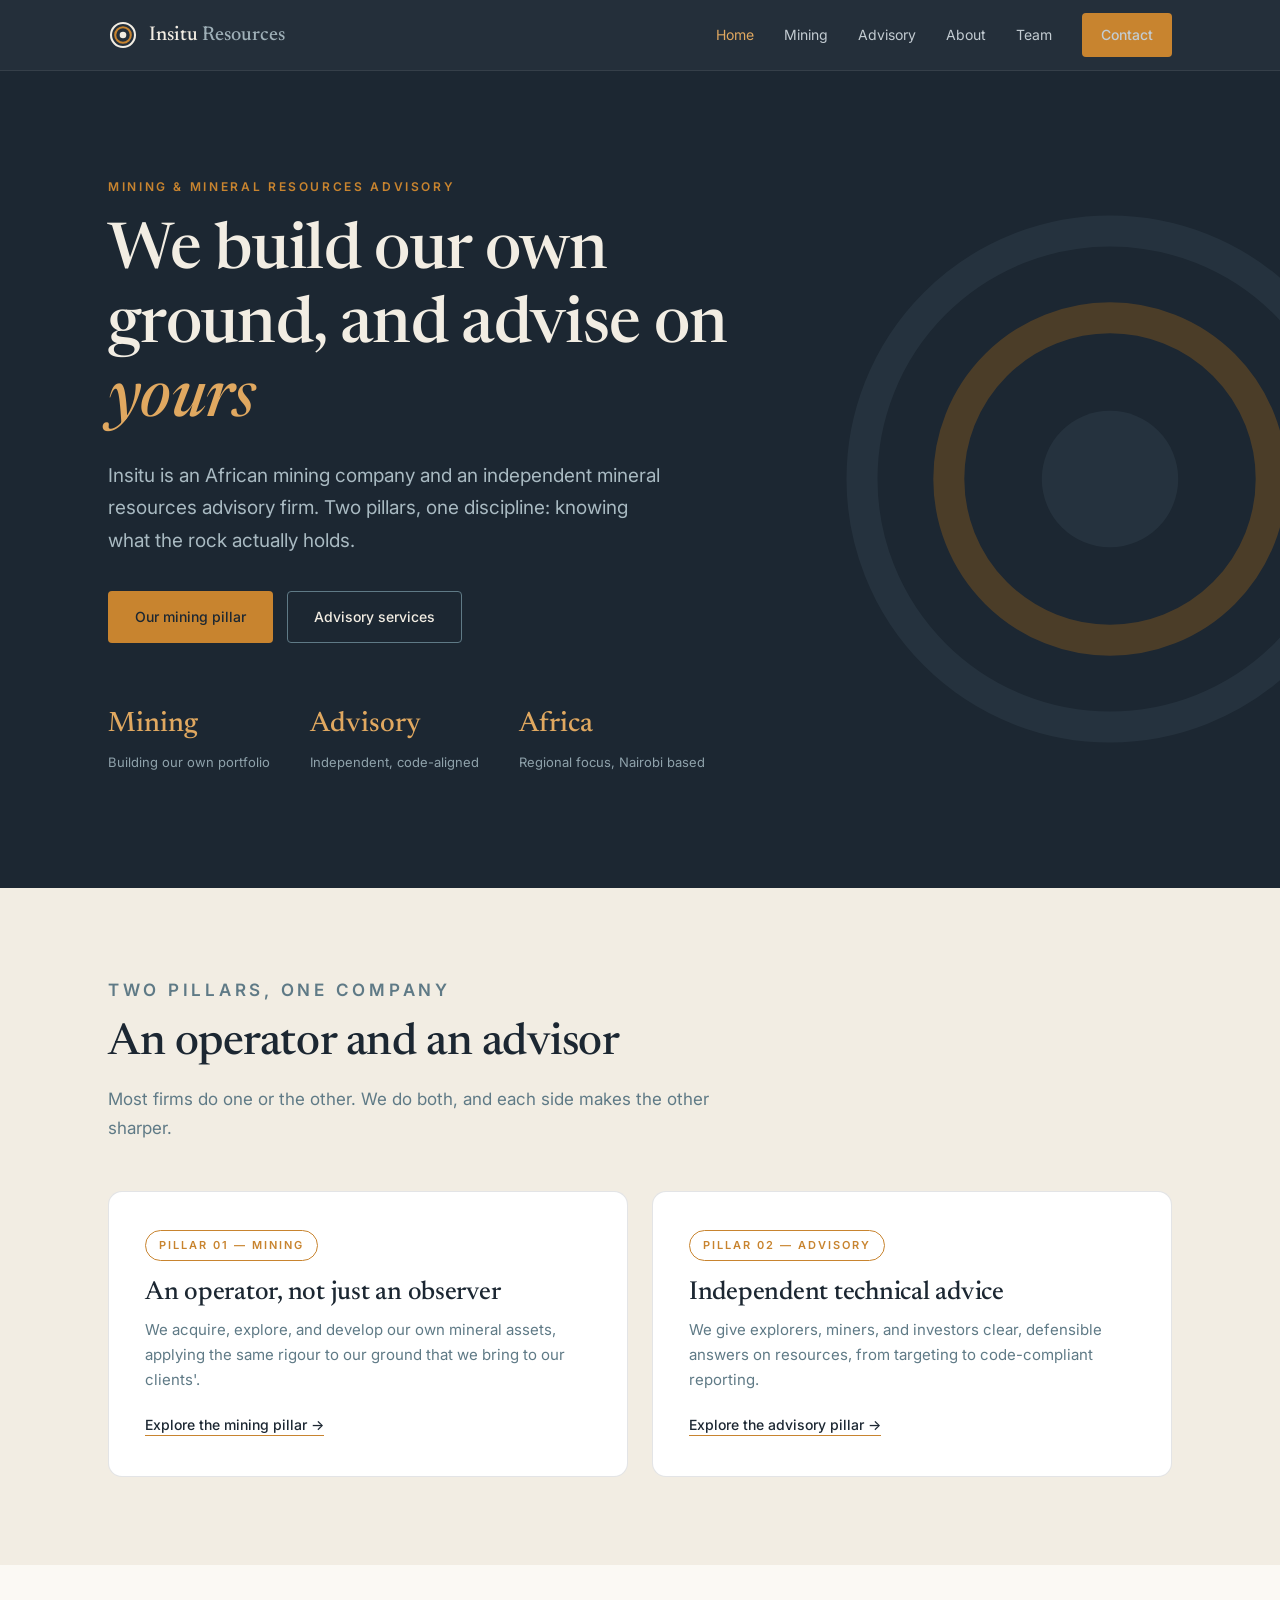
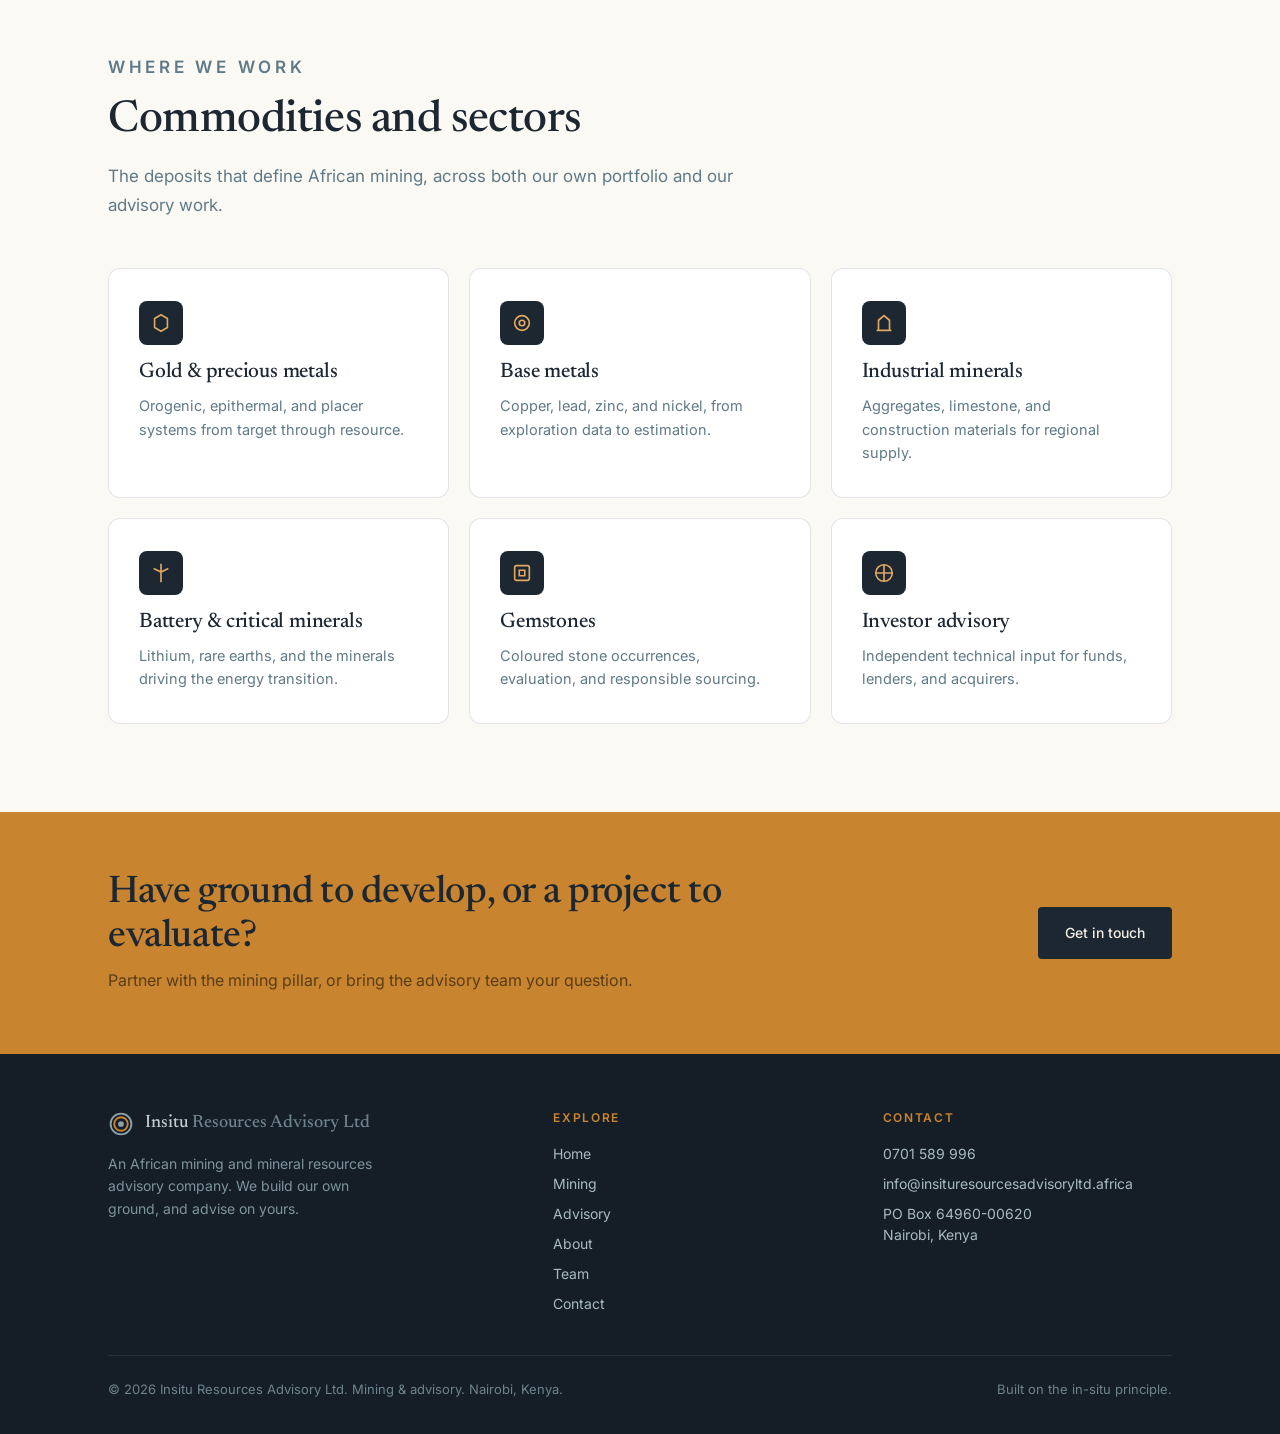
==== commit b6424e60: "Add team page and individual member profiles Adds a Team nav item, a team overview page, and CV-styl" ====
--- a/index.html
+++ b/index.html
@@ -23,6 +23,7 @@
         <a href="mining.html">Mining</a>
         <a href="advisory.html">Advisory</a>
         <a href="about.html">About</a>
+        <a href="team.html">Team</a>
         <a href="contact.html" class="btn btn-primary" style="padding:9px 18px">Contact</a>
       </div>
       <button class="navtoggle" aria-label="Menu" onclick="document.getElementById('navlinks').classList.toggle('open')">&#9776;</button>
@@ -134,6 +135,7 @@
         <a href="mining.html">Mining</a>
         <a href="advisory.html">Advisory</a>
         <a href="about.html">About</a>
+        <a href="team.html">Team</a>
         <a href="contact.html">Contact</a>
       </div>
       <div class="foot-col">
--- a/styles.css
+++ b/styles.css
@@ -183,3 +183,66 @@
   .standards-row ul{margin-left:0}
   .hero-rings,.phero-rings{opacity:.22;right:-220px}
 }
+
+/* ===== team grid ===== */
+.team-grid{display:grid;grid-template-columns:repeat(3,1fr);gap:22px}
+.tm{background:#fff;border:1px solid var(--line);border-radius:14px;padding:30px 26px;text-align:center;transition:.18s;display:block}
+.tm:hover{box-shadow:0 18px 40px -28px rgba(28,39,50,.5);transform:translateY(-3px)}
+.tm img{width:104px;height:104px;border-radius:50%;object-fit:cover;border:3px solid var(--copper);margin:0 auto 16px}
+.tm h3{font-size:20px;margin-bottom:4px}
+.tm .role{color:var(--copper);font-size:13.5px;font-weight:500}
+.tm .view{display:inline-block;margin-top:14px;font-size:13px;color:var(--slate);border-bottom:1px solid var(--copper);padding-bottom:2px}
+.tm:hover .view{color:var(--copper)}
+
+/* ===== profile / CV page ===== */
+.profile-hero{background:var(--slate);color:var(--cream)}
+.profile-hero .wrap{padding:64px 28px;display:flex;gap:34px;align-items:center;flex-wrap:wrap}
+.profile-hero img{width:150px;height:150px;border-radius:50%;object-fit:cover;border:4px solid var(--copper);flex:none}
+.profile-hero .pmeta .eyebrow{margin-bottom:10px}
+.profile-hero h1{color:var(--cream);font-size:clamp(30px,4.4vw,46px)}
+.profile-hero .role{color:var(--copper-2);font-size:17px;margin-top:8px}
+.profile-hero .back{display:inline-block;margin-top:18px;font-size:13px;color:#9fb0b8}
+.profile-hero .back:hover{color:var(--copper-2)}
+
+.cv-note{background:rgba(200,132,47,.12);border:1px solid rgba(200,132,47,.35);border-radius:10px;padding:14px 20px;font-size:13.5px;color:#8a6a2f;max-width:760px;margin-bottom:40px}
+
+.cv{display:grid;grid-template-columns:1fr;gap:44px;max-width:820px}
+.cv-sec h2{font-size:24px;margin-bottom:8px}
+.cv-sec .eyebrow{margin-bottom:12px;display:block}
+.skills{display:flex;flex-wrap:wrap;gap:10px}
+.skills span{background:#fff;border:1px solid var(--line);border-radius:40px;padding:8px 16px;font-size:13.5px;color:var(--ink)}
+.quals{list-style:none;display:grid;gap:12px}
+.quals li{padding-left:22px;position:relative;font-size:15px;color:var(--ink)}
+.quals li::before{content:"";position:absolute;left:0;top:10px;width:8px;height:8px;border-radius:50%;background:var(--copper)}
+.quals li small{display:block;color:var(--steel);font-size:13px;margin-top:2px}
+.xp{display:grid;gap:0}
+.xp-item{display:grid;grid-template-columns:150px 1fr;gap:24px;padding:22px 0;border-top:1px solid var(--line)}
+.xp-item:first-child{border-top:0}
+.xp-when{font-family:'Newsreader',serif;color:var(--copper);font-size:15px;font-weight:600}
+.xp-when small{display:block;color:var(--steel);font-family:'Inter',sans-serif;font-size:12.5px;font-weight:400;margin-top:3px}
+.xp-what h3{font-size:18px;margin-bottom:6px}
+.xp-what p{font-size:14.5px;color:var(--steel);line-height:1.6}
+
+@media(max-width:820px){
+  .team-grid{grid-template-columns:1fr}
+  .profile-hero .wrap{flex-direction:column;text-align:center}
+  .xp-item{grid-template-columns:1fr;gap:6px}
+}
+
+/* profile intro line */
+.cv-intro{font-size:17px;color:var(--ink);line-height:1.7;max-width:760px;margin-bottom:36px}
+
+/* ===== track record (team's prior projects) ===== */
+.tr-frame{border:1px solid rgba(255,255,255,.1);border-radius:14px;padding:34px 30px;background:var(--slate-2)}
+.tr-note{font-size:14px;color:#9fb0b8;line-height:1.6;max-width:720px;margin:-8px 0 30px}
+.tr-grid{display:grid;grid-template-columns:repeat(3,1fr);gap:18px}
+.tr-card{background:var(--slate);border:1px solid rgba(255,255,255,.08);border-radius:11px;padding:24px 22px;display:flex;flex-direction:column}
+.tr-top{display:flex;align-items:center;justify-content:space-between;gap:10px;margin-bottom:12px}
+.tr-tag{font-size:11px;letter-spacing:.1em;text-transform:uppercase;font-weight:600;color:var(--slate);background:var(--copper);border-radius:40px;padding:4px 11px}
+.tr-loc{font-size:12.5px;color:#8fa2ab}
+.tr-card h3{color:var(--cream);font-size:18px;margin-bottom:8px}
+.tr-card p{font-size:13.5px;color:#9fb0b8;line-height:1.55;flex:1}
+.tr-by{margin-top:14px;padding-top:12px;border-top:1px solid rgba(255,255,255,.08);font-size:12px;color:#7f939c}
+.tr-by a{color:var(--copper-2)}
+.tr-by a:hover{text-decoration:underline}
+@media(max-width:820px){.tr-grid{grid-template-columns:1fr}}
